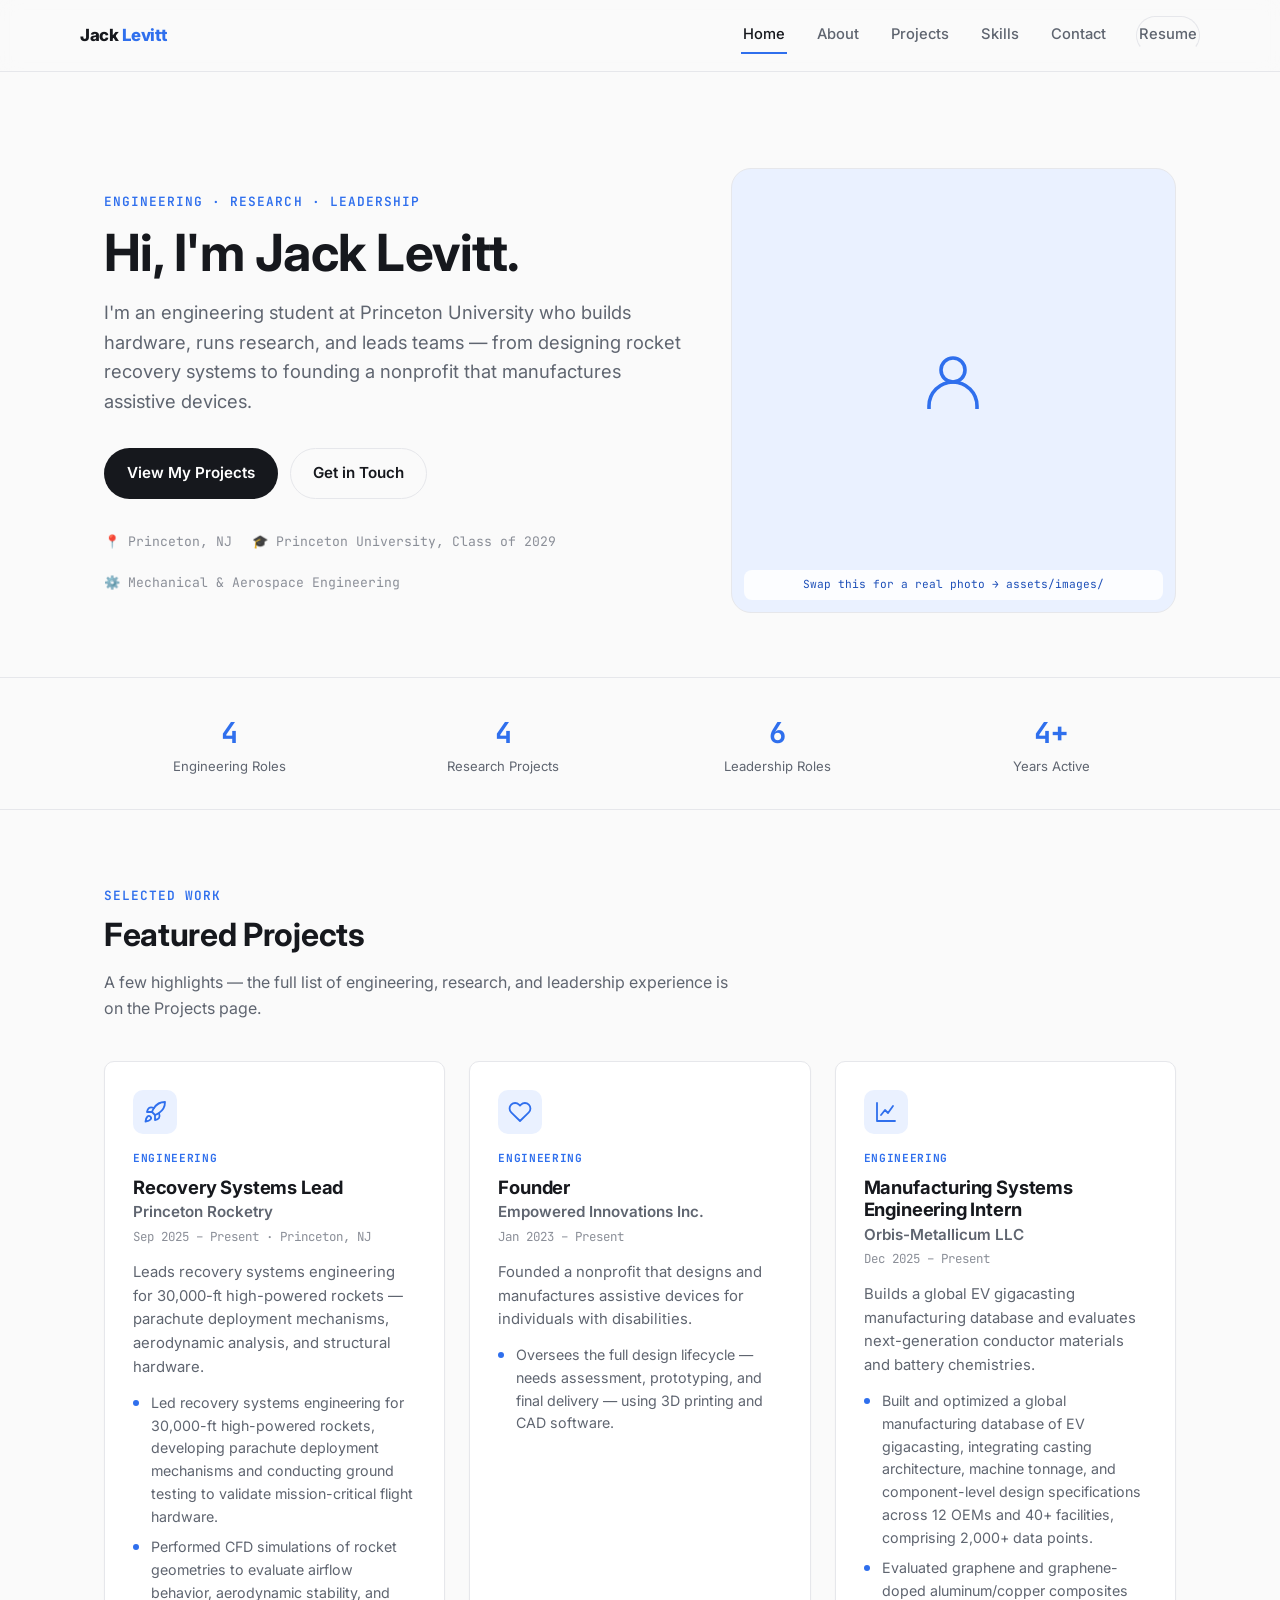
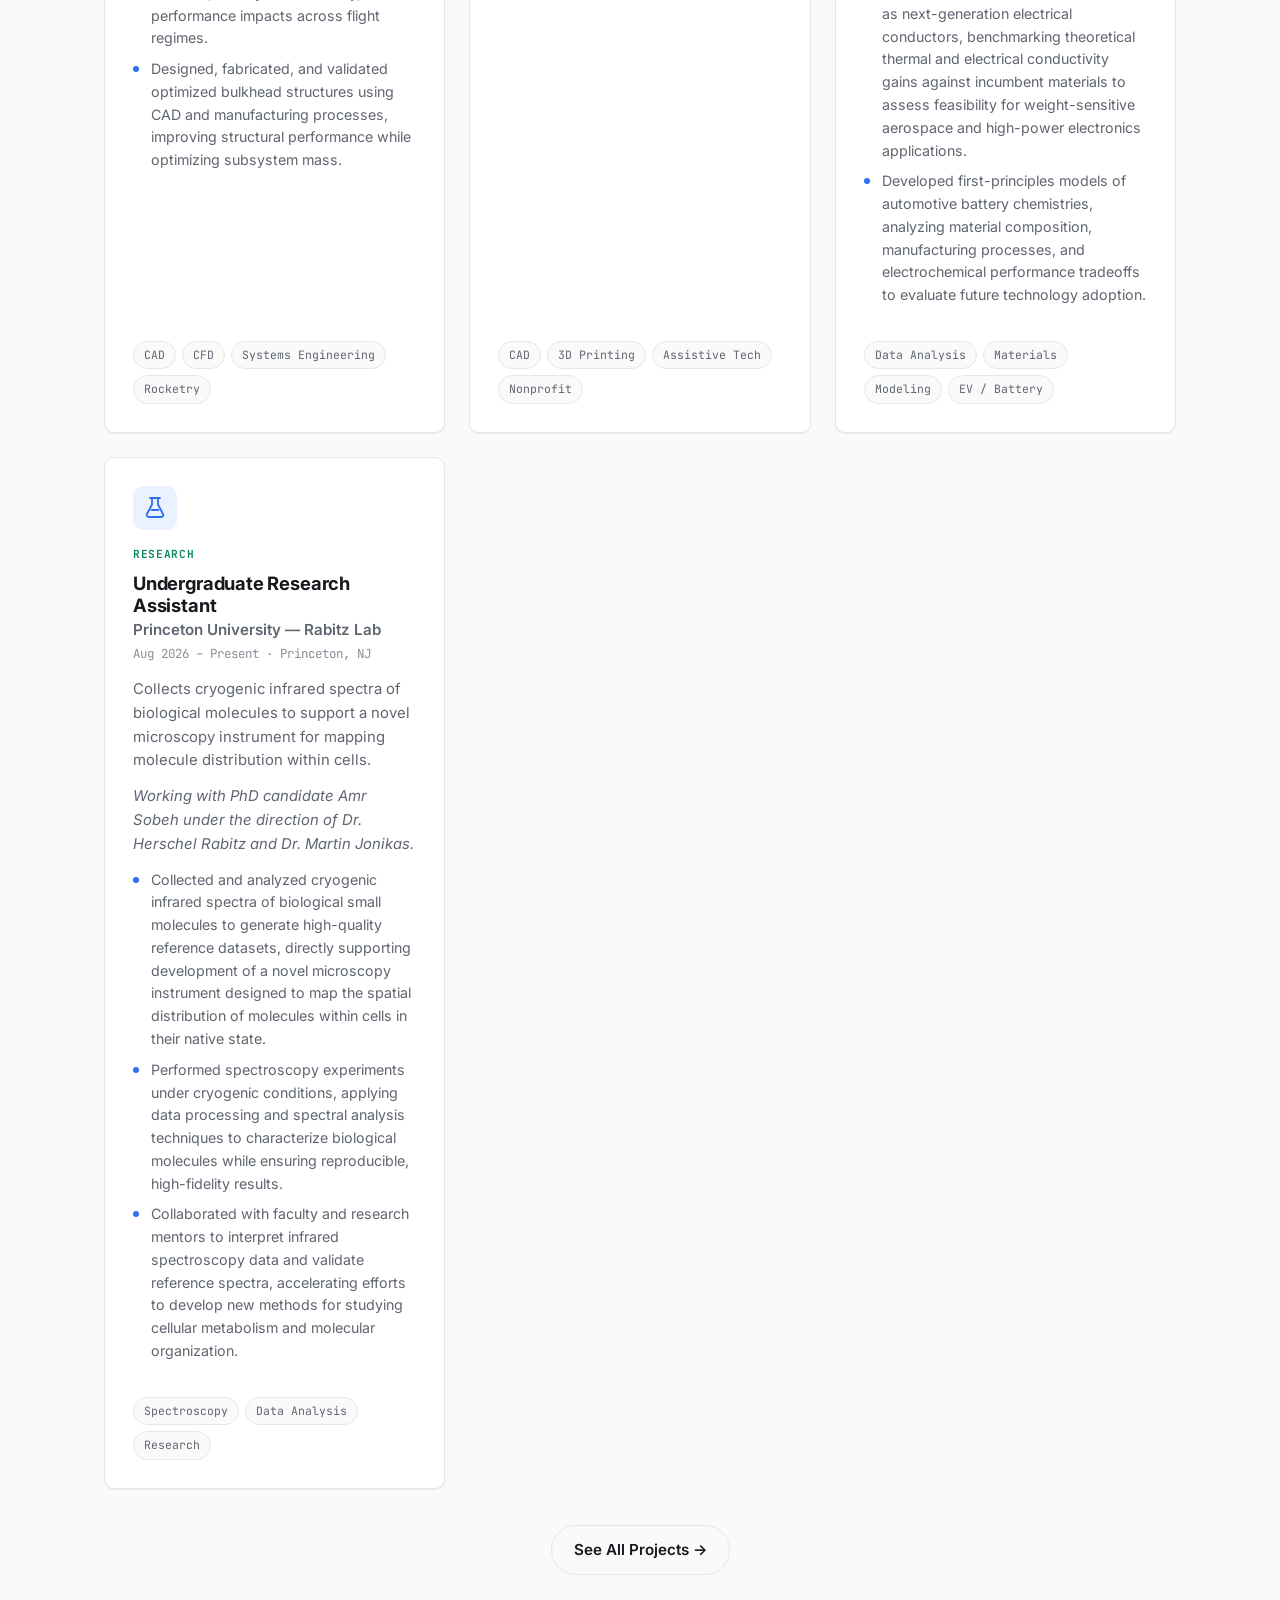
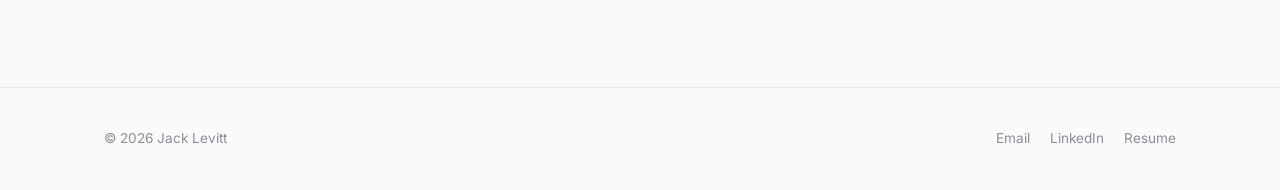
==== index.html @ b01d53fc "Fill in real content from resume and answers Real bullets for Recovery Systems Lead, Reworld, Orbis-" ====
<!DOCTYPE html>
<html lang="en">
<head>
<meta charset="UTF-8">
<meta name="viewport" content="width=device-width, initial-scale=1.0">
<title>Jack Levitt — Engineering Portfolio</title>
<meta name="description" content="Jack Levitt — mechanical engineering, research, and leadership portfolio.">
<link rel="preconnect" href="https://fonts.googleapis.com">
<link rel="preconnect" href="https://fonts.gstatic.com" crossorigin>
<link href="https://fonts.googleapis.com/css2?family=Inter:wght@400;500;600;700;800&family=JetBrains+Mono:wght@400;600;700&display=swap" rel="stylesheet">
<link rel="stylesheet" href="css/style.css">
</head>
<body>

<header class="site-header" id="site-header"></header>

<main>
  <!-- ===================== HERO ===================== -->
  <section class="hero">
    <div class="container hero-grid">
      <div>
        <span class="eyebrow">Engineering · Research · Leadership</span>
        <h1>Hi, I'm Jack Levitt.</h1>
        <p class="lede">
          I'm an engineering student at Princeton University who builds hardware,
          runs research, and leads teams — from designing rocket recovery systems
          to founding a nonprofit that manufactures assistive devices.
          <!-- TODO (Jack): tighten/replace this intro line to sound like you. -->
        </p>
        <div class="hero-actions">
          <a href="projects.html" class="btn btn-primary">View My Projects</a>
          <a href="contact.html" class="btn btn-outline">Get in Touch</a>
        </div>
        <div class="hero-meta">
          <span>📍 Princeton, NJ</span>
          <span>🎓 Princeton University, Class of 2029</span>
          <span>⚙️ Mechanical &amp; Aerospace Engineering</span>
        </div>
      </div>
      <div class="hero-portrait">
        <div class="card-icon" style="width:72px;height:72px;background:transparent;">
          <svg viewBox="0 0 24 24" fill="none" stroke="currentColor" stroke-width="1.2" style="width:72px;height:72px;color:var(--color-accent);"><circle cx="12" cy="8" r="4"/><path d="M4 21v-1a8 8 0 0 1 16 0v1"/></svg>
        </div>
        <div class="placeholder-note">Swap this for a real photo → assets/images/</div>
      </div>
    </div>
  </section>

  <!-- ===================== STATS ===================== -->
  <section class="stats">
    <div class="container stats-grid" id="stats-grid"></div>
  </section>

  <!-- ===================== FEATURED PROJECTS ===================== -->
  <section class="section">
    <div class="container">
      <div class="section-header">
        <span class="eyebrow">Selected Work</span>
        <h2>Featured Projects</h2>
        <p>A few highlights — the full list of engineering, research, and leadership experience is on the Projects page.</p>
      </div>
      <div class="card-grid" id="featured-grid"></div>
      <div style="text-align:center;margin-top:36px;">
        <a href="projects.html" class="btn btn-outline">See All Projects →</a>
      </div>
    </div>
  </section>
</main>

<footer class="site-footer" id="site-footer"></footer>

<script src="js/icons.js"></script>
<script src="data/experience.js"></script>
<script src="data/skills.js"></script>
<script src="js/components.js"></script>
<script src="js/main.js"></script>
<script>
  mountSiteChrome('index');
  renderFeatured('featured-grid', 4);
  renderStats('stats-grid');
</script>
</body>
</html>
---- css/style.css ----
/* =========================================================================
   JACK LEVITT — PORTFOLIO STYLESHEET
   ---------------------------------------------------------------------
   HOW TO EDIT
   - Colors, fonts, spacing all live in the :root variables right below.
     Change a value there and it updates everywhere on the site.
   - Section comments (===) mark each part: NAV, HERO, CARDS, etc.
   - Card/grid layouts use CSS Grid, so reordering items in the data
     files (data/experience.js) reorders them on the page automatically
     — you never need to touch this file just to reorder content.
   ========================================================================= */

:root {
  /* ---- Colors (change these to re-theme the whole site) ---- */
  --color-bg: #fafafa;
  --color-surface: #ffffff;
  --color-text: #16181d;
  --color-text-muted: #5f6570;
  --color-text-faint: #8b8f98;
  --color-border: #e6e7eb;
  --color-accent: #2f6fed;
  --color-accent-dark: #1d4fb8;
  --color-accent-soft: #eaf1ff;

  /* ---- Category accent colors (used on tags/badges) ---- */
  --color-cat-engineering: #2f6fed;
  --color-cat-research: #0f8a5f;
  --color-cat-leadership: #b45309;

  /* ---- Typography ---- */
  --font-body: 'Inter', -apple-system, BlinkMacSystemFont, 'Segoe UI', sans-serif;
  --font-mono: 'JetBrains Mono', 'SFMono-Regular', Consolas, monospace;

  /* ---- Layout ---- */
  --max-width: 1120px;
  --radius: 10px;
  --shadow-sm: 0 1px 2px rgba(20, 20, 30, 0.04), 0 1px 1px rgba(20,20,30,0.03);
  --shadow-md: 0 6px 20px rgba(20, 20, 30, 0.06), 0 2px 6px rgba(20,20,30,0.04);
}

/* ===================== RESET / BASE ===================== */
* { box-sizing: border-box; }
html { scroll-behavior: smooth; }
body {
  margin: 0;
  background: var(--color-bg);
  color: var(--color-text);
  font-family: var(--font-body);
  font-size: 16px;
  line-height: 1.6;
  -webkit-font-smoothing: antialiased;
}
img { max-width: 100%; display: block; }
a { color: inherit; text-decoration: none; }
ul { list-style: none; margin: 0; padding: 0; }
h1, h2, h3, h4 { line-height: 1.2; margin: 0 0 0.5em; font-weight: 700; letter-spacing: -0.01em; }
p { margin: 0 0 1em; color: var(--color-text-muted); }

.container {
  max-width: var(--max-width);
  margin: 0 auto;
  padding: 0 24px;
}

.eyebrow {
  font-family: var(--font-mono);
  font-size: 0.8rem;
  letter-spacing: 0.08em;
  text-transform: uppercase;
  color: var(--color-accent);
  font-weight: 600;
  display: inline-block;
  margin-bottom: 0.75em;
}

.section {
  padding: 72px 0;
}
.section-header {
  max-width: 640px;
  margin: 0 0 40px;
}
.section-header h2 { font-size: 2rem; }

/* ===================== BUTTONS ===================== */
.btn {
  display: inline-flex;
  align-items: center;
  gap: 8px;
  padding: 12px 22px;
  border-radius: 999px;
  font-weight: 600;
  font-size: 0.95rem;
  border: 1px solid transparent;
  cursor: pointer;
  transition: transform 0.15s ease, box-shadow 0.15s ease, background 0.15s ease, color 0.15s ease;
}
.btn-primary {
  background: var(--color-text);
  color: #fff;
}
.btn-primary:hover { background: var(--color-accent-dark); transform: translateY(-1px); }
.btn-outline {
  background: transparent;
  border-color: var(--color-border);
  color: var(--color-text);
}
.btn-outline:hover { border-color: var(--color-accent); color: var(--color-accent); transform: translateY(-1px); }
.btn-sm { padding: 8px 16px; font-size: 0.85rem; }

/* ===================== NAV ===================== */
.site-header {
  position: sticky;
  top: 0;
  z-index: 100;
  background: rgba(250, 250, 250, 0.86);
  backdrop-filter: blur(10px);
  border-bottom: 1px solid var(--color-border);
}
.nav {
  display: flex;
  align-items: center;
  justify-content: space-between;
  padding: 16px 0;
}
.nav-logo {
  font-weight: 800;
  font-size: 1.05rem;
  letter-spacing: -0.02em;
}
.nav-logo span { color: var(--color-accent); }
.nav-links {
  display: flex;
  align-items: center;
  gap: 28px;
}
.nav-links a {
  font-size: 0.92rem;
  font-weight: 500;
  color: var(--color-text-muted);
  padding: 6px 2px;
  border-bottom: 2px solid transparent;
  transition: color 0.15s ease, border-color 0.15s ease;
}
.nav-links a:hover, .nav-links a.active {
  color: var(--color-text);
  border-color: var(--color-accent);
}
.nav-toggle {
  display: none;
  background: none;
  border: none;
  cursor: pointer;
  padding: 8px;
}
.nav-toggle svg { width: 24px; height: 24px; }

@media (max-width: 760px) {
  .nav-links {
    position: absolute;
    top: 100%;
    left: 0;
    right: 0;
    background: var(--color-surface);
    border-bottom: 1px solid var(--color-border);
    flex-direction: column;
    align-items: flex-start;
    gap: 0;
    padding: 8px 24px 16px;
    display: none;
  }
  .nav-links.open { display: flex; }
  .nav-links a { width: 100%; padding: 12px 0; border-bottom: 1px solid var(--color-border); }
  .nav-toggle { display: inline-flex; }
}

/* ===================== HERO ===================== */
.hero {
  padding: 96px 0 64px;
}
.hero-grid {
  display: grid;
  grid-template-columns: 1.3fr 1fr;
  gap: 48px;
  align-items: center;
}
.hero h1 {
  font-size: clamp(2.2rem, 4vw, 3.4rem);
  margin-bottom: 0.3em;
}
.hero .lede {
  font-size: 1.15rem;
  color: var(--color-text-muted);
  max-width: 52ch;
  margin-bottom: 1.75em;
}
.hero-actions {
  display: flex;
  gap: 12px;
  flex-wrap: wrap;
  margin-bottom: 2em;
}
.hero-meta {
  display: flex;
  gap: 20px;
  flex-wrap: wrap;
  font-family: var(--font-mono);
  font-size: 0.82rem;
  color: var(--color-text-faint);
}
.hero-portrait {
  aspect-ratio: 1 / 1;
  border-radius: 20px;
  background: var(--color-accent-soft);
  border: 1px solid var(--color-border);
  display: flex;
  align-items: center;
  justify-content: center;
  overflow: hidden;
  position: relative;
}
.hero-portrait img { width: 100%; height: 100%; object-fit: cover; }
.hero-portrait .placeholder-note {
  position: absolute;
  bottom: 12px;
  left: 12px;
  right: 12px;
  font-family: var(--font-mono);
  font-size: 0.7rem;
  color: var(--color-accent-dark);
  background: rgba(255,255,255,0.85);
  padding: 6px 10px;
  border-radius: 8px;
  text-align: center;
}

@media (max-width: 760px) {
  .hero-grid { grid-template-columns: 1fr; }
  .hero-portrait { max-width: 280px; margin: 0 auto; }
}

/* ===================== STATS STRIP ===================== */
.stats {
  border-top: 1px solid var(--color-border);
  border-bottom: 1px solid var(--color-border);
  padding: 32px 0;
}
.stats-grid {
  display: grid;
  grid-template-columns: repeat(4, 1fr);
  gap: 24px;
  text-align: center;
}
.stat-num {
  font-family: var(--font-mono);
  font-size: 1.8rem;
  font-weight: 700;
  color: var(--color-accent);
}
.stat-label {
  font-size: 0.82rem;
  color: var(--color-text-muted);
}
@media (max-width: 700px) {
  .stats-grid { grid-template-columns: repeat(2, 1fr); }
}

/* ===================== CARD GRID ===================== */
.card-grid {
  display: grid;
  grid-template-columns: repeat(auto-fit, minmax(320px, 1fr));
  gap: 24px;
}
.card {
  background: var(--color-surface);
  border: 1px solid var(--color-border);
  border-radius: var(--radius);
  padding: 28px;
  box-shadow: var(--shadow-sm);
  transition: box-shadow 0.2s ease, transform 0.2s ease;
  display: flex;
  flex-direction: column;
}
.card:hover { box-shadow: var(--shadow-md); transform: translateY(-2px); }

.card-icon {
  width: 44px;
  height: 44px;
  border-radius: 10px;
  display: flex;
  align-items: center;
  justify-content: center;
  margin-bottom: 16px;
  background: var(--color-accent-soft);
  color: var(--color-accent);
}
.card-icon svg { width: 24px; height: 24px; }

.card-category {
  font-family: var(--font-mono);
  font-size: 0.7rem;
  text-transform: uppercase;
  letter-spacing: 0.06em;
  font-weight: 700;
  margin-bottom: 8px;
}
.card-category.engineering { color: var(--color-cat-engineering); }
.card-category.research { color: var(--color-cat-research); }
.card-category.leadership { color: var(--color-cat-leadership); }

.card h3 { font-size: 1.15rem; margin-bottom: 2px; }
.card .card-org {
  font-weight: 600;
  color: var(--color-text-muted);
  font-size: 0.95rem;
  margin-bottom: 2px;
}
.card .card-dates {
  font-family: var(--font-mono);
  font-size: 0.78rem;
  color: var(--color-text-faint);
  margin-bottom: 14px;
}
.card p { font-size: 0.93rem; margin-bottom: 12px; }
.card ul.bullets {
  margin: 0 0 14px;
  padding: 0;
  flex-grow: 1;
}
.card ul.bullets li {
  position: relative;
  padding-left: 18px;
  margin-bottom: 8px;
  font-size: 0.89rem;
  color: var(--color-text-muted);
}
.card ul.bullets li::before {
  content: '';
  position: absolute;
  left: 0;
  top: 8px;
  width: 6px;
  height: 6px;
  border-radius: 50%;
  background: var(--color-accent);
}
.card-tags {
  display: flex;
  flex-wrap: wrap;
  gap: 6px;
  margin-top: auto;
  padding-top: 12px;
}
.tag {
  font-family: var(--font-mono);
  font-size: 0.72rem;
  padding: 4px 10px;
  border-radius: 999px;
  background: var(--color-bg);
  border: 1px solid var(--color-border);
  color: var(--color-text-muted);
}

/* Featured / placeholder empty-state card */
.card.placeholder-card {
  border-style: dashed;
  border-width: 2px;
  background: transparent;
  box-shadow: none;
  align-items: center;
  justify-content: center;
  text-align: center;
  color: var(--color-text-faint);
  min-height: 220px;
}
.card.placeholder-card:hover { transform: none; box-shadow: none; }
.card.placeholder-card .plus {
  font-size: 2rem;
  color: var(--color-accent);
  margin-bottom: 8px;
}

/* ===================== FILTERS ===================== */
.filter-bar {
  display: flex;
  gap: 10px;
  flex-wrap: wrap;
  margin-bottom: 32px;
}
.filter-btn {
  font-family: var(--font-mono);
  font-size: 0.8rem;
  padding: 8px 16px;
  border-radius: 999px;
  border: 1px solid var(--color-border);
  background: var(--color-surface);
  color: var(--color-text-muted);
  cursor: pointer;
  transition: all 0.15s ease;
}
.filter-btn:hover { border-color: var(--color-accent); color: var(--color-accent); }
.filter-btn.active {
  background: var(--color-text);
  border-color: var(--color-text);
  color: #fff;
}

/* ===================== LEADERSHIP LIST (compact rows) ===================== */
.exp-row {
  display: grid;
  grid-template-columns: 200px 1fr;
  gap: 20px;
  padding: 22px 0;
  border-bottom: 1px solid var(--color-border);
}
.exp-row:last-child { border-bottom: none; }
.exp-row-dates {
  font-family: var(--font-mono);
  font-size: 0.82rem;
  color: var(--color-text-faint);
  padding-top: 2px;
}
.exp-row h4 { font-size: 1.02rem; margin-bottom: 2px; }
.exp-row .exp-row-org { color: var(--color-text-muted); font-size: 0.9rem; margin-bottom: 8px; }
.exp-row p { font-size: 0.9rem; margin-bottom: 0; }
@media (max-width: 640px) {
  .exp-row { grid-template-columns: 1fr; gap: 4px; }
}

/* ===================== ABOUT PAGE ===================== */
.about-grid {
  display: grid;
  grid-template-columns: 300px 1fr;
  gap: 48px;
  align-items: start;
}
.about-photo {
  border-radius: var(--radius);
  border: 1px solid var(--color-border);
  background: var(--color-accent-soft);
  aspect-ratio: 4/5;
  display: flex;
  align-items: center;
  justify-content: center;
  overflow: hidden;
  position: relative;
}
.about-photo img { width: 100%; height: 100%; object-fit: cover; }
.info-list {
  margin-top: 20px;
  border-top: 1px solid var(--color-border);
}
.info-list li {
  display: flex;
  justify-content: space-between;
  padding: 12px 0;
  border-bottom: 1px solid var(--color-border);
  font-size: 0.9rem;
}
.info-list li span:first-child { color: var(--color-text-faint); font-family: var(--font-mono); font-size: 0.78rem; text-transform: uppercase; }
@media (max-width: 760px) {
  .about-grid { grid-template-columns: 1fr; }
  .about-photo { max-width: 260px; }
}

/* ===================== SKILLS PAGE ===================== */
.skills-grid {
  display: grid;
  grid-template-columns: repeat(auto-fit, minmax(280px, 1fr));
  gap: 24px;
}
.skill-card {
  background: var(--color-surface);
  border: 1px solid var(--color-border);
  border-radius: var(--radius);
  padding: 24px;
}
.skill-card h3 {
  font-size: 1rem;
  margin-bottom: 16px;
  display: flex;
  align-items: center;
  gap: 10px;
}
.skill-card h3 .card-icon { margin-bottom: 0; width: 36px; height: 36px; }
.skill-card h3 .card-icon svg { width: 20px; height: 20px; }
.skill-pills {
  display: flex;
  flex-wrap: wrap;
  gap: 8px;
}
.skill-pill {
  font-size: 0.85rem;
  padding: 6px 14px;
  border-radius: 999px;
  background: var(--color-bg);
  border: 1px solid var(--color-border);
}

/* ===================== CONTACT ===================== */
.contact-grid {
  display: grid;
  grid-template-columns: 1fr 1fr;
  gap: 40px;
}
.contact-card {
  border: 1px solid var(--color-border);
  border-radius: var(--radius);
  padding: 24px;
  background: var(--color-surface);
  display: flex;
  align-items: center;
  gap: 16px;
  transition: transform 0.15s ease, box-shadow 0.15s ease;
}
.contact-card:hover { transform: translateY(-2px); box-shadow: var(--shadow-md); }
@media (max-width: 700px) {
  .contact-grid { grid-template-columns: 1fr; }
}

/* ===================== FOOTER ===================== */
.site-footer {
  border-top: 1px solid var(--color-border);
  padding: 40px 0;
  margin-top: 40px;
}
.footer-row {
  display: flex;
  justify-content: space-between;
  align-items: center;
  flex-wrap: wrap;
  gap: 16px;
  font-size: 0.85rem;
  color: var(--color-text-faint);
}
.footer-links { display: flex; gap: 20px; }
.footer-links a:hover { color: var(--color-accent); }

/* ===================== MISC ===================== */
.editable-note {
  font-family: var(--font-mono);
  font-size: 0.78rem;
  color: var(--color-accent-dark);
  background: var(--color-accent-soft);
  border: 1px dashed var(--color-accent);
  border-radius: 8px;
  padding: 10px 14px;
  margin-bottom: 24px;
}
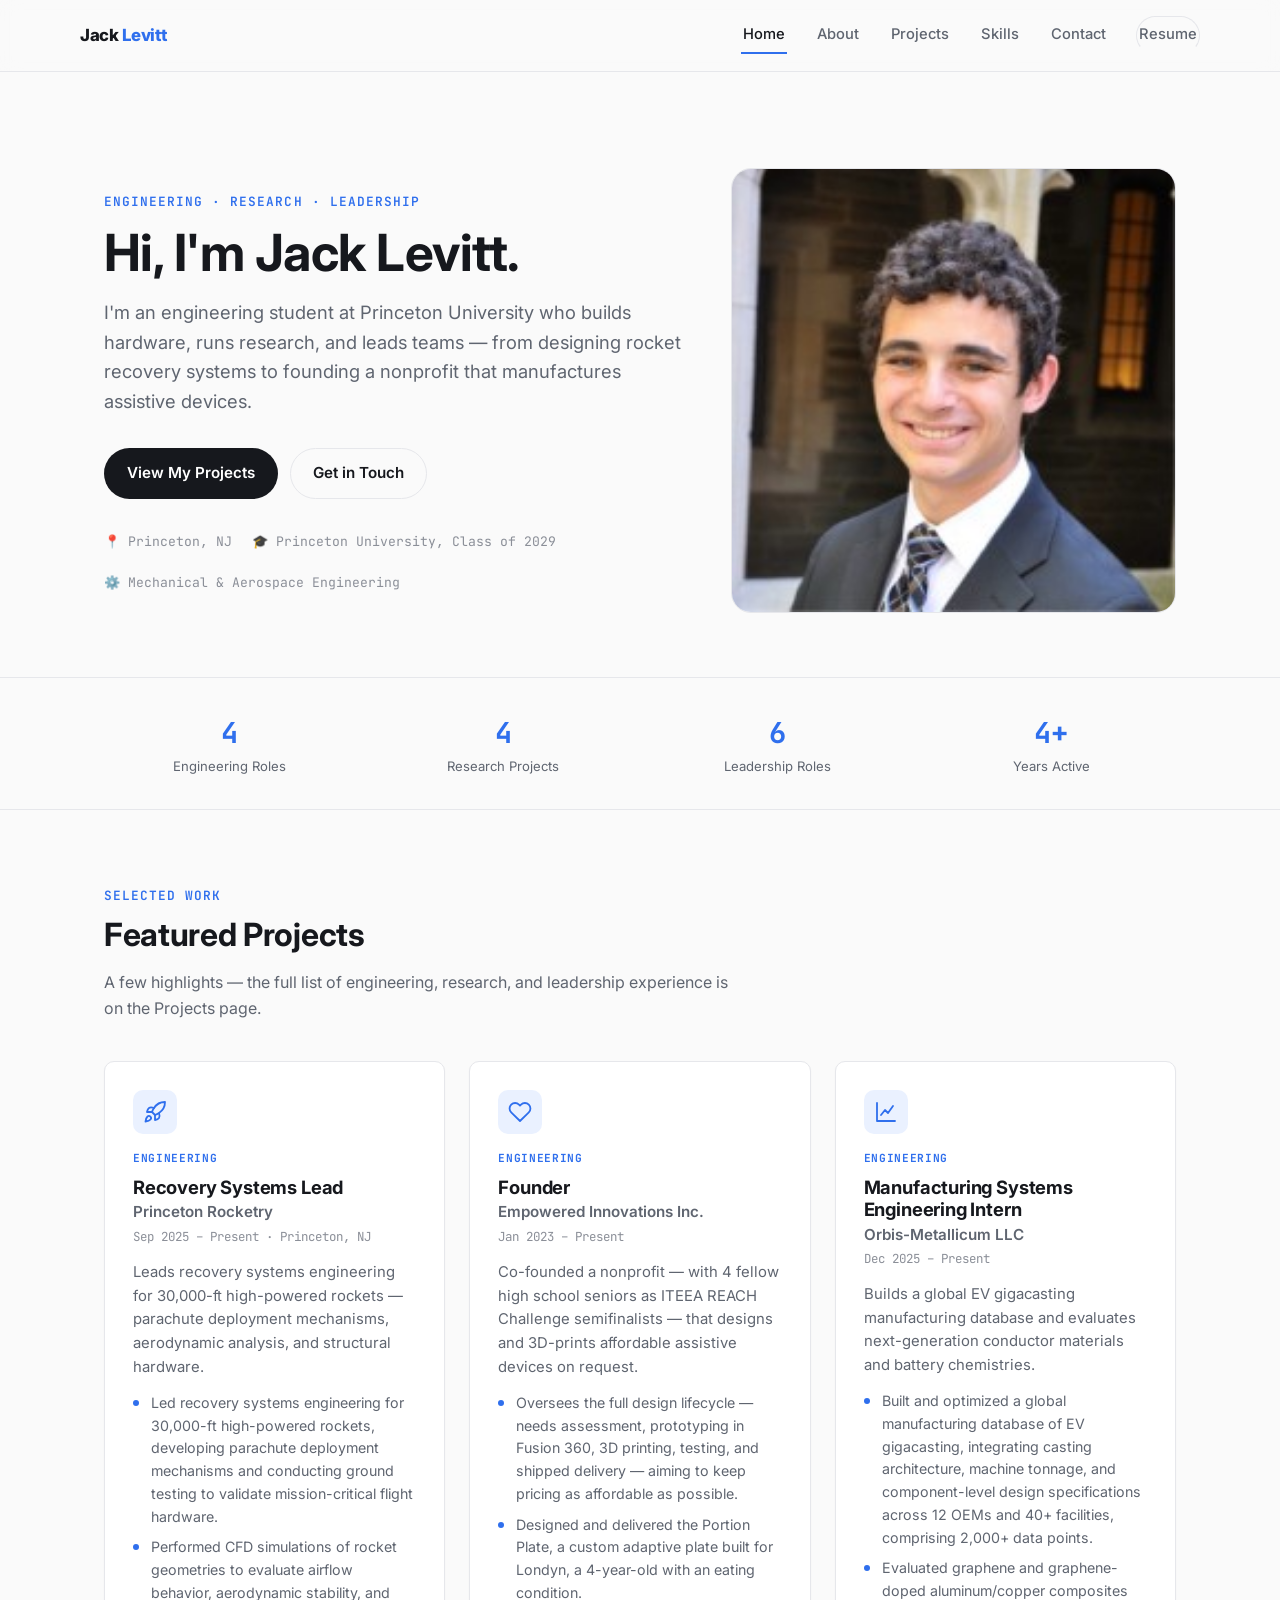
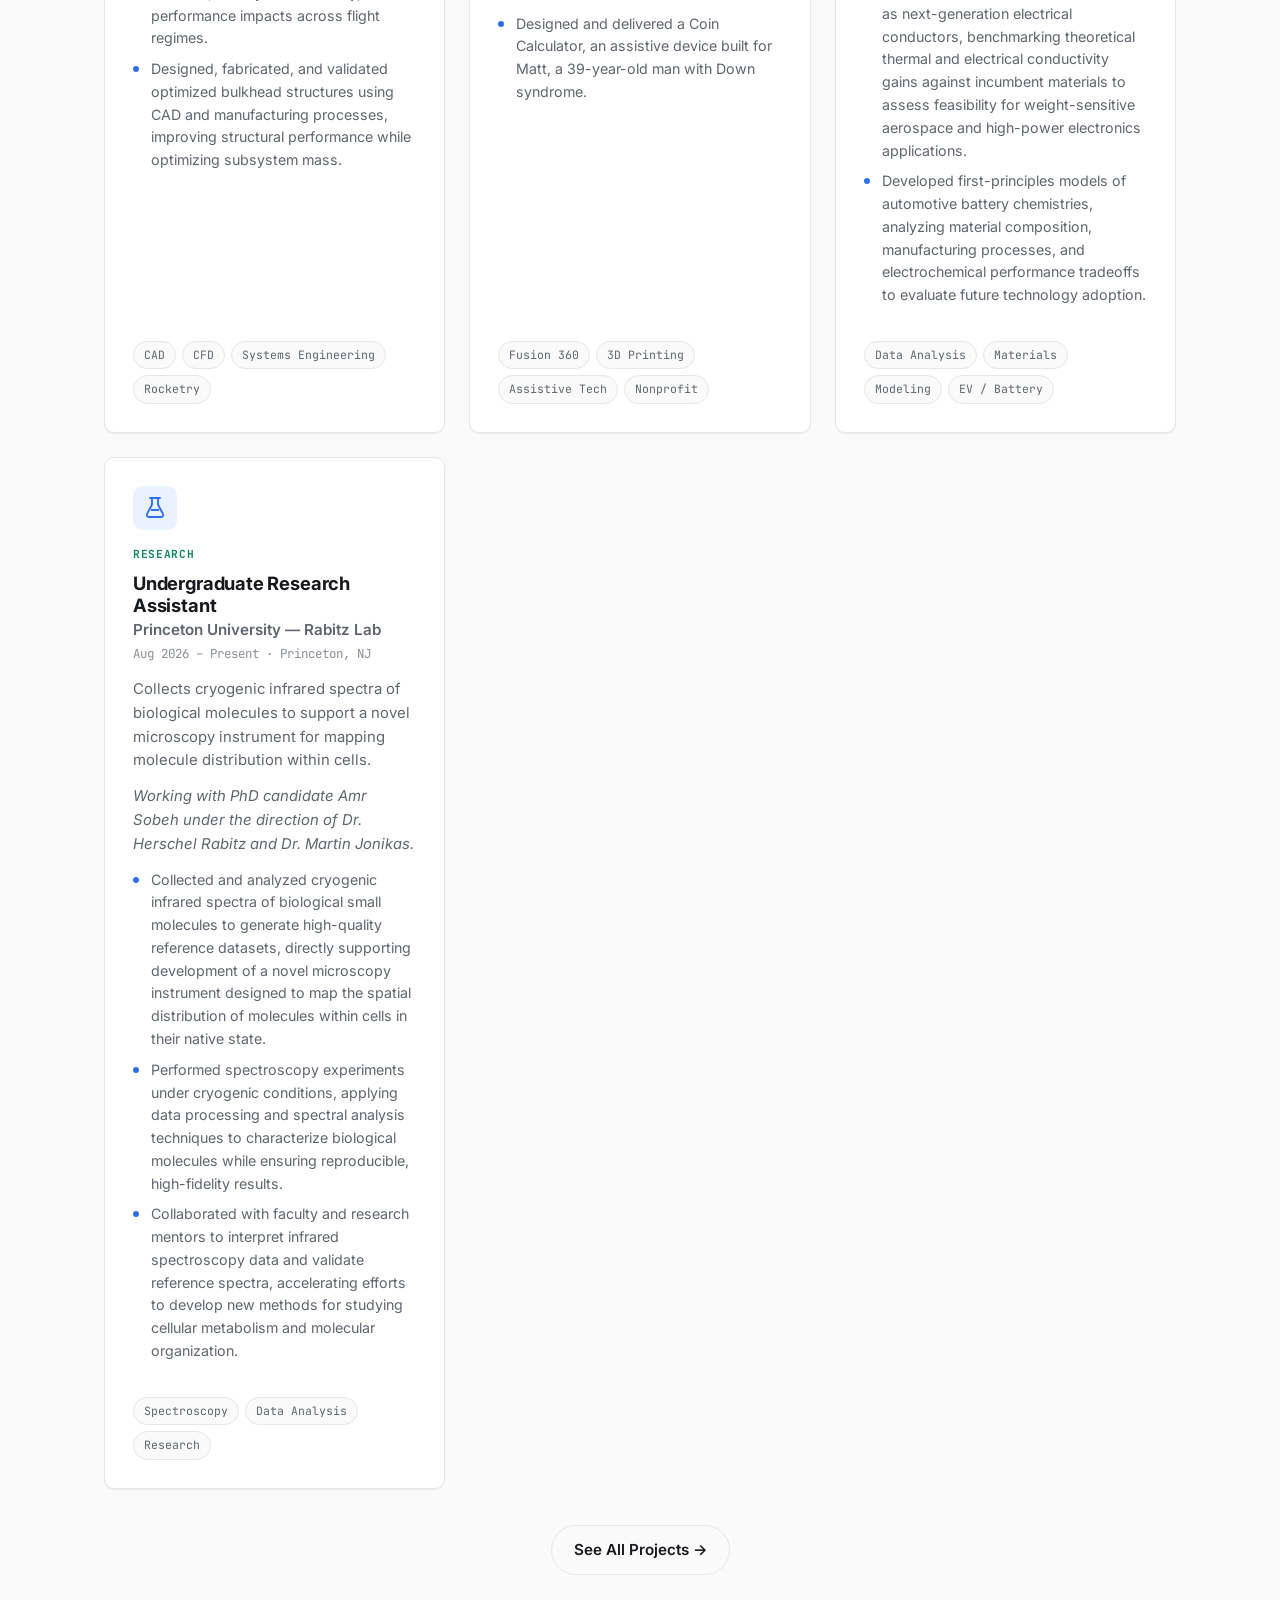
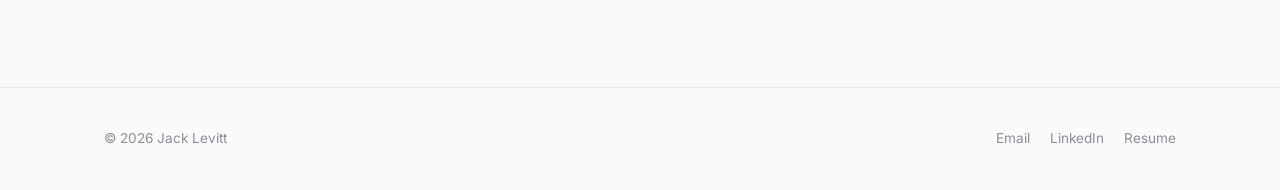
==== commit 053410a3: "Point headshot at uploaded file, fix info-list spacing The uploaded photo is headshot.jpeg (not .jpg" ====
--- a/index.html
+++ b/index.html
@@ -38,10 +38,11 @@
         </div>
       </div>
       <div class="hero-portrait">
-        <div class="card-icon" style="width:72px;height:72px;background:transparent;">
+        <img src="assets/images/headshot.jpeg" alt="Jack Levitt" id="hero-photo" style="display:none;" onload="this.style.display='block'; document.getElementById('hero-fallback').style.display='none'; document.getElementById('hero-note').style.display='none';">
+        <div class="card-icon" id="hero-fallback" style="width:72px;height:72px;background:transparent;">
           <svg viewBox="0 0 24 24" fill="none" stroke="currentColor" stroke-width="1.2" style="width:72px;height:72px;color:var(--color-accent);"><circle cx="12" cy="8" r="4"/><path d="M4 21v-1a8 8 0 0 1 16 0v1"/></svg>
         </div>
-        <div class="placeholder-note">Swap this for a real photo → assets/images/</div>
+        <div class="placeholder-note" id="hero-note">Swap this for a real photo → assets/images/</div>
       </div>
     </div>
   </section>
--- a/css/style.css
+++ b/css/style.css
@@ -453,11 +453,22 @@
 .info-list li {
   display: flex;
   justify-content: space-between;
+  gap: 16px;
   padding: 12px 0;
   border-bottom: 1px solid var(--color-border);
   font-size: 0.9rem;
 }
-.info-list li span:first-child { color: var(--color-text-faint); font-family: var(--font-mono); font-size: 0.78rem; text-transform: uppercase; }
+.info-list li span:first-child {
+  color: var(--color-text-faint);
+  font-family: var(--font-mono);
+  font-size: 0.78rem;
+  text-transform: uppercase;
+  flex-shrink: 0;
+}
+.info-list li span:last-child {
+  text-align: right;
+  font-weight: 600;
+}
 @media (max-width: 760px) {
   .about-grid { grid-template-columns: 1fr; }
   .about-photo { max-width: 260px; }
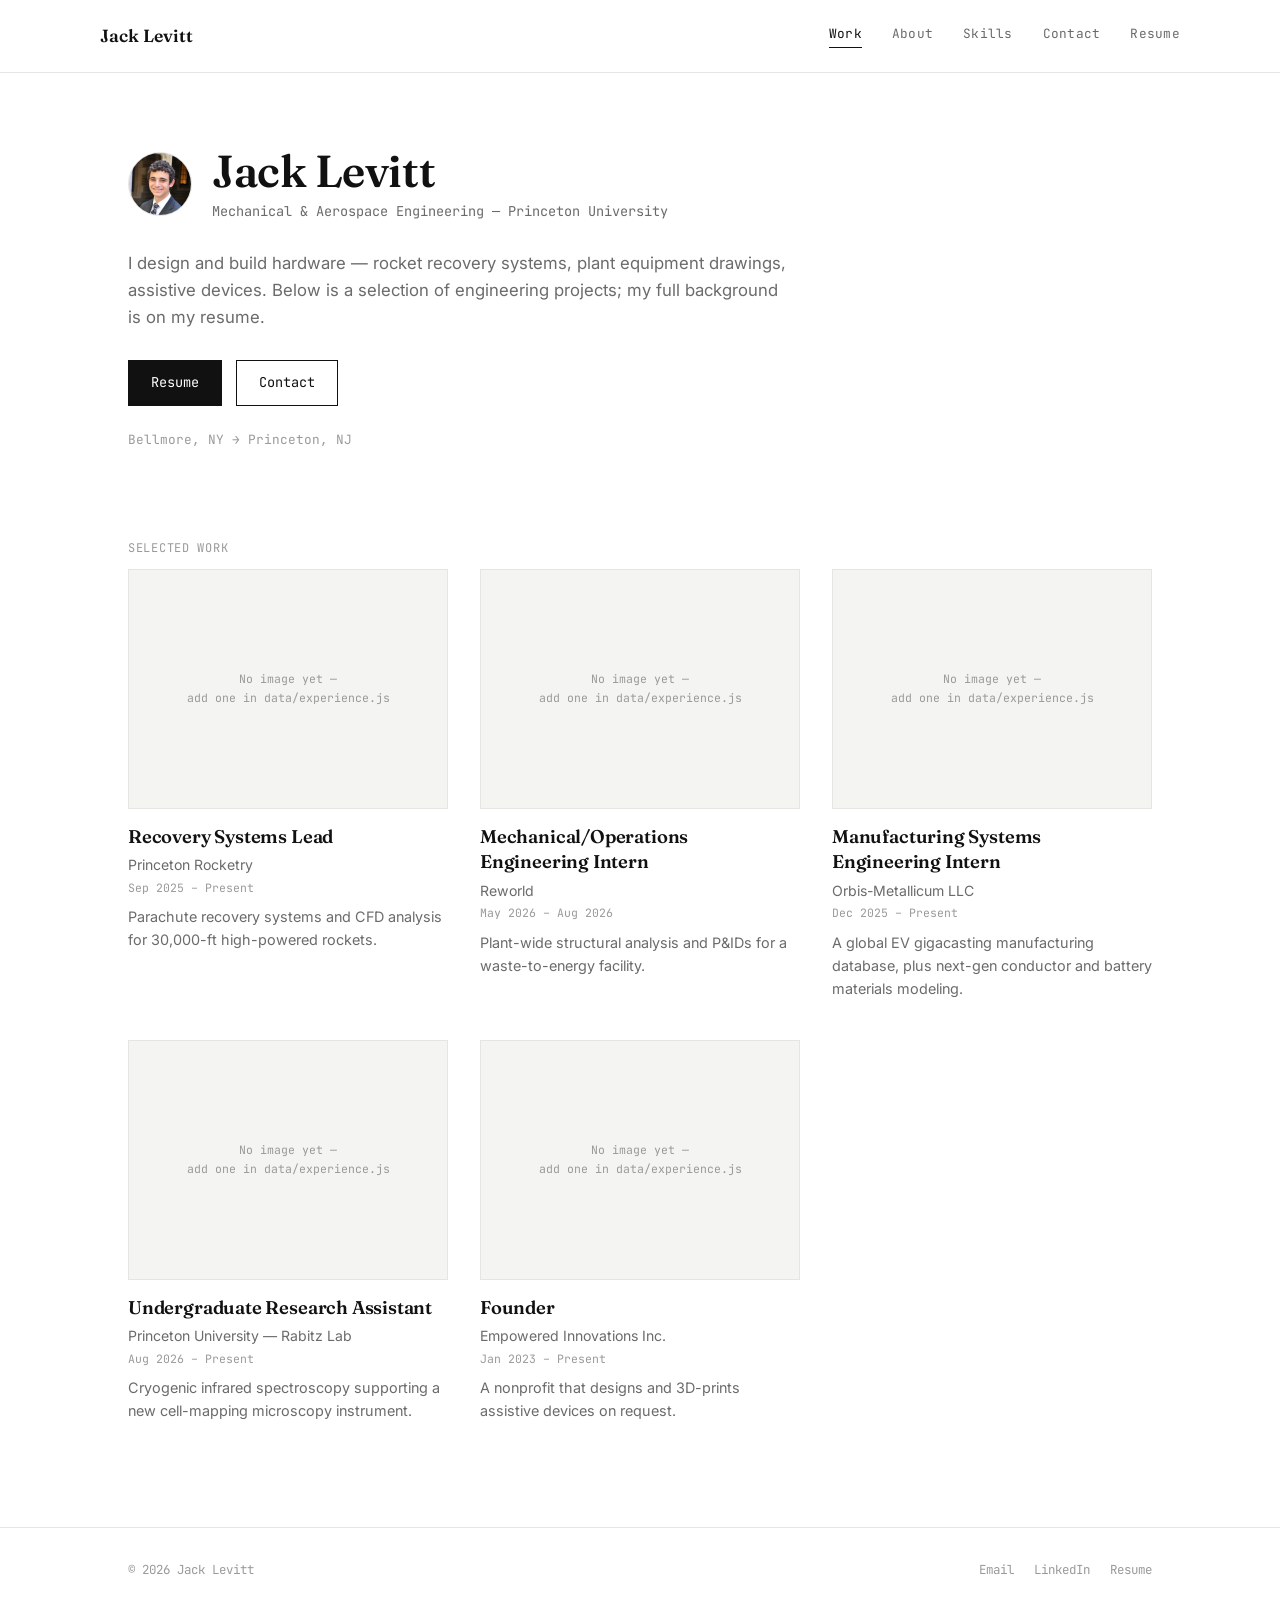
==== commit 988e0200: "Redesign as a minimal, project-first engineering portfolio Rebuilds the site around Jack's stated di" ====
--- a/index.html
+++ b/index.html
@@ -3,11 +3,11 @@
 <head>
 <meta charset="UTF-8">
 <meta name="viewport" content="width=device-width, initial-scale=1.0">
-<title>Jack Levitt — Engineering Portfolio</title>
-<meta name="description" content="Jack Levitt — mechanical engineering, research, and leadership portfolio.">
+<title>Jack Levitt</title>
+<meta name="description" content="Jack Levitt — Mechanical & Aerospace Engineering, Princeton University.">
 <link rel="preconnect" href="https://fonts.googleapis.com">
 <link rel="preconnect" href="https://fonts.gstatic.com" crossorigin>
-<link href="https://fonts.googleapis.com/css2?family=Inter:wght@400;500;600;700;800&family=JetBrains+Mono:wght@400;600;700&display=swap" rel="stylesheet">
+<link href="https://fonts.googleapis.com/css2?family=Fraunces:opsz,wght@9..144,500;9..144,600&family=Inter:wght@400;500;600&family=JetBrains+Mono:wght@400;500&display=swap" rel="stylesheet">
 <link rel="stylesheet" href="css/style.css">
 </head>
 <body>
@@ -15,70 +15,47 @@
 <header class="site-header" id="site-header"></header>
 
 <main>
-  <!-- ===================== HERO ===================== -->
   <section class="hero">
-    <div class="container hero-grid">
-      <div>
-        <span class="eyebrow">Engineering · Research · Leadership</span>
-        <h1>Hi, I'm Jack Levitt.</h1>
-        <p class="lede">
-          I'm an engineering student at Princeton University who builds hardware,
-          runs research, and leads teams — from designing rocket recovery systems
-          to founding a nonprofit that manufactures assistive devices.
-          <!-- TODO (Jack): tighten/replace this intro line to sound like you. -->
-        </p>
-        <div class="hero-actions">
-          <a href="projects.html" class="btn btn-primary">View My Projects</a>
-          <a href="contact.html" class="btn btn-outline">Get in Touch</a>
+    <div class="container">
+      <div class="hero-top">
+        <div class="hero-avatar">
+          <img src="assets/images/headshot.jpeg" alt="Jack Levitt" id="hero-avatar-img" style="display:none;" onload="this.style.display='block';">
         </div>
-        <div class="hero-meta">
-          <span>📍 Princeton, NJ</span>
-          <span>🎓 Princeton University, Class of 2029</span>
-          <span>⚙️ Mechanical &amp; Aerospace Engineering</span>
+        <div>
+          <h1>Jack Levitt</h1>
+          <div class="role">Mechanical &amp; Aerospace Engineering — Princeton University</div>
         </div>
       </div>
-      <div class="hero-portrait">
-        <img src="assets/images/headshot.jpeg" alt="Jack Levitt" id="hero-photo" style="display:none;" onload="this.style.display='block'; document.getElementById('hero-fallback').style.display='none'; document.getElementById('hero-note').style.display='none';">
-        <div class="card-icon" id="hero-fallback" style="width:72px;height:72px;background:transparent;">
-          <svg viewBox="0 0 24 24" fill="none" stroke="currentColor" stroke-width="1.2" style="width:72px;height:72px;color:var(--color-accent);"><circle cx="12" cy="8" r="4"/><path d="M4 21v-1a8 8 0 0 1 16 0v1"/></svg>
-        </div>
-        <div class="placeholder-note" id="hero-note">Swap this for a real photo → assets/images/</div>
+      <p class="lede">
+        I design and build hardware — rocket recovery systems, plant equipment
+        drawings, assistive devices. Below is a selection of engineering
+        projects; my full background is on my resume.
+      </p>
+      <div class="hero-actions">
+        <a href="resume.pdf" target="_blank" rel="noopener" class="btn btn-primary">Resume</a>
+        <a href="contact.html" class="btn btn-outline">Contact</a>
       </div>
+      <div class="hero-meta">Bellmore, NY → Princeton, NJ</div>
     </div>
   </section>
 
-  <!-- ===================== STATS ===================== -->
-  <section class="stats">
-    <div class="container stats-grid" id="stats-grid"></div>
-  </section>
-
-  <!-- ===================== FEATURED PROJECTS ===================== -->
-  <section class="section">
+  <section class="section" style="padding-top:32px;">
     <div class="container">
-      <div class="section-header">
-        <span class="eyebrow">Selected Work</span>
-        <h2>Featured Projects</h2>
-        <p>A few highlights — the full list of engineering, research, and leadership experience is on the Projects page.</p>
-      </div>
-      <div class="card-grid" id="featured-grid"></div>
-      <div style="text-align:center;margin-top:36px;">
-        <a href="projects.html" class="btn btn-outline">See All Projects →</a>
-      </div>
+      <span class="label">Selected Work</span>
+      <div class="project-grid" id="project-grid"></div>
     </div>
   </section>
 </main>
 
 <footer class="site-footer" id="site-footer"></footer>
 
-<script src="js/icons.js"></script>
 <script src="data/experience.js"></script>
 <script src="data/skills.js"></script>
 <script src="js/components.js"></script>
 <script src="js/main.js"></script>
 <script>
   mountSiteChrome('index');
-  renderFeatured('featured-grid', 4);
-  renderStats('stats-grid');
+  renderProjectGrid('project-grid');
 </script>
 </body>
 </html>
--- a/css/style.css
+++ b/css/style.css
@@ -3,39 +3,25 @@
    ---------------------------------------------------------------------
    HOW TO EDIT
    - Colors, fonts, spacing all live in the :root variables right below.
-     Change a value there and it updates everywhere on the site.
-   - Section comments (===) mark each part: NAV, HERO, CARDS, etc.
-   - Card/grid layouts use CSS Grid, so reordering items in the data
-     files (data/experience.js) reorders them on the page automatically
-     — you never need to touch this file just to reorder content.
+   - Section comments (===) mark each part: NAV, HERO, PROJECT GRID, etc.
+   - Project cards use CSS Grid, so reordering items in data/experience.js
+     reorders them on the page automatically.
    ========================================================================= */
 
 :root {
-  /* ---- Colors (change these to re-theme the whole site) ---- */
-  --color-bg: #fafafa;
-  --color-surface: #ffffff;
-  --color-text: #16181d;
-  --color-text-muted: #5f6570;
-  --color-text-faint: #8b8f98;
-  --color-border: #e6e7eb;
-  --color-accent: #2f6fed;
-  --color-accent-dark: #1d4fb8;
-  --color-accent-soft: #eaf1ff;
-
-  /* ---- Category accent colors (used on tags/badges) ---- */
-  --color-cat-engineering: #2f6fed;
-  --color-cat-research: #0f8a5f;
-  --color-cat-leadership: #b45309;
-
-  /* ---- Typography ---- */
+  --color-bg: #ffffff;
+  --color-surface: #f4f4f2;
+  --color-text: #111111;
+  --color-text-muted: #6b6b6b;
+  --color-text-faint: #9a9a9a;
+  --color-border: #e6e5e1;
+  --color-line: #111111;
+
+  --font-display: 'Fraunces', Georgia, 'Times New Roman', serif;
   --font-body: 'Inter', -apple-system, BlinkMacSystemFont, 'Segoe UI', sans-serif;
   --font-mono: 'JetBrains Mono', 'SFMono-Regular', Consolas, monospace;
 
-  /* ---- Layout ---- */
-  --max-width: 1120px;
-  --radius: 10px;
-  --shadow-sm: 0 1px 2px rgba(20, 20, 30, 0.04), 0 1px 1px rgba(20,20,30,0.03);
-  --shadow-md: 0 6px 20px rgba(20, 20, 30, 0.06), 0 2px 6px rgba(20,20,30,0.04);
+  --max-width: 1080px;
 }
 
 /* ===================== RESET / BASE ===================== */
@@ -53,120 +39,96 @@
 img { max-width: 100%; display: block; }
 a { color: inherit; text-decoration: none; }
 ul { list-style: none; margin: 0; padding: 0; }
-h1, h2, h3, h4 { line-height: 1.2; margin: 0 0 0.5em; font-weight: 700; letter-spacing: -0.01em; }
+h1, h2, h3, h4 {
+  font-family: var(--font-display);
+  line-height: 1.15;
+  margin: 0 0 0.4em;
+  font-weight: 600;
+  letter-spacing: -0.01em;
+}
 p { margin: 0 0 1em; color: var(--color-text-muted); }
 
 .container {
   max-width: var(--max-width);
   margin: 0 auto;
-  padding: 0 24px;
-}
-
-.eyebrow {
-  font-family: var(--font-mono);
-  font-size: 0.8rem;
-  letter-spacing: 0.08em;
+  padding: 0 28px;
+}
+
+.label {
+  font-family: var(--font-mono);
+  font-size: 0.75rem;
+  letter-spacing: 0.06em;
   text-transform: uppercase;
-  color: var(--color-accent);
-  font-weight: 600;
-  display: inline-block;
-  margin-bottom: 0.75em;
-}
-
-.section {
-  padding: 72px 0;
-}
-.section-header {
-  max-width: 640px;
-  margin: 0 0 40px;
-}
-.section-header h2 { font-size: 2rem; }
-
-/* ===================== BUTTONS ===================== */
+  color: var(--color-text-faint);
+  display: block;
+  margin-bottom: 0.9em;
+}
+
+.section { padding: 64px 0; }
+.section-header { max-width: 600px; margin: 0 0 36px; }
+.section-header h2 { font-size: 1.9rem; }
+
+/* ===================== BUTTONS / LINKS ===================== */
 .btn {
   display: inline-flex;
   align-items: center;
   gap: 8px;
-  padding: 12px 22px;
-  border-radius: 999px;
-  font-weight: 600;
-  font-size: 0.95rem;
-  border: 1px solid transparent;
+  padding: 11px 22px;
+  font-family: var(--font-mono);
+  font-size: 0.85rem;
+  border: 1px solid var(--color-line);
   cursor: pointer;
-  transition: transform 0.15s ease, box-shadow 0.15s ease, background 0.15s ease, color 0.15s ease;
-}
-.btn-primary {
-  background: var(--color-text);
-  color: #fff;
-}
-.btn-primary:hover { background: var(--color-accent-dark); transform: translateY(-1px); }
-.btn-outline {
-  background: transparent;
-  border-color: var(--color-border);
-  color: var(--color-text);
-}
-.btn-outline:hover { border-color: var(--color-accent); color: var(--color-accent); transform: translateY(-1px); }
-.btn-sm { padding: 8px 16px; font-size: 0.85rem; }
+  transition: opacity 0.15s ease, background 0.15s ease, color 0.15s ease;
+}
+.btn-primary { background: var(--color-line); color: #fff; }
+.btn-primary:hover { opacity: 0.75; }
+.btn-outline { background: transparent; color: var(--color-text); }
+.btn-outline:hover { background: var(--color-line); color: #fff; }
+
+.text-link {
+  font-family: var(--font-mono);
+  font-size: 0.85rem;
+  border-bottom: 1px solid var(--color-border);
+  padding-bottom: 2px;
+  transition: border-color 0.15s ease;
+}
+.text-link:hover { border-color: var(--color-text); }
 
 /* ===================== NAV ===================== */
 .site-header {
-  position: sticky;
-  top: 0;
-  z-index: 100;
-  background: rgba(250, 250, 250, 0.86);
-  backdrop-filter: blur(10px);
   border-bottom: 1px solid var(--color-border);
 }
 .nav {
   display: flex;
   align-items: center;
   justify-content: space-between;
-  padding: 16px 0;
+  padding: 22px 0;
 }
 .nav-logo {
-  font-weight: 800;
-  font-size: 1.05rem;
-  letter-spacing: -0.02em;
-}
-.nav-logo span { color: var(--color-accent); }
-.nav-links {
-  display: flex;
-  align-items: center;
-  gap: 28px;
-}
+  font-family: var(--font-display);
+  font-weight: 600;
+  font-size: 1.1rem;
+}
+.nav-links { display: flex; align-items: center; gap: 30px; }
 .nav-links a {
-  font-size: 0.92rem;
-  font-weight: 500;
-  color: var(--color-text-muted);
-  padding: 6px 2px;
-  border-bottom: 2px solid transparent;
-  transition: color 0.15s ease, border-color 0.15s ease;
-}
-.nav-links a:hover, .nav-links a.active {
-  color: var(--color-text);
-  border-color: var(--color-accent);
-}
-.nav-toggle {
-  display: none;
-  background: none;
-  border: none;
-  cursor: pointer;
-  padding: 8px;
-}
-.nav-toggle svg { width: 24px; height: 24px; }
-
-@media (max-width: 760px) {
+  font-family: var(--font-mono);
+  font-size: 0.8rem;
+  letter-spacing: 0.02em;
+  color: var(--color-text-muted);
+  padding-bottom: 3px;
+  border-bottom: 1px solid transparent;
+}
+.nav-links a:hover, .nav-links a.active { color: var(--color-text); border-color: var(--color-text); }
+.nav-toggle { display: none; background: none; border: none; cursor: pointer; padding: 8px; }
+.nav-toggle svg { width: 22px; height: 22px; }
+
+@media (max-width: 720px) {
   .nav-links {
-    position: absolute;
-    top: 100%;
-    left: 0;
-    right: 0;
-    background: var(--color-surface);
+    position: absolute; top: 100%; left: 0; right: 0;
+    background: var(--color-bg);
     border-bottom: 1px solid var(--color-border);
-    flex-direction: column;
-    align-items: flex-start;
-    gap: 0;
-    padding: 8px 24px 16px;
+    flex-direction: column; align-items: flex-start; gap: 0;
+    padding: 4px 28px 18px;
     display: none;
   }
   .nav-links.open { display: flex; }
@@ -175,386 +137,232 @@
 }
 
 /* ===================== HERO ===================== */
-.hero {
-  padding: 96px 0 64px;
-}
-.hero-grid {
+.hero { padding: 72px 0 56px; }
+.hero-top { display: flex; align-items: center; gap: 20px; margin-bottom: 28px; }
+.hero-avatar {
+  width: 64px; height: 64px;
+  border-radius: 50%;
+  overflow: hidden;
+  background: var(--color-surface);
+  border: 1px solid var(--color-border);
+  display: flex; align-items: center; justify-content: center;
+  flex-shrink: 0;
+}
+.hero-avatar img { width: 100%; height: 100%; object-fit: cover; }
+.hero h1 { font-size: clamp(2rem, 4vw, 2.8rem); margin: 0; }
+.hero .role { font-family: var(--font-mono); font-size: 0.85rem; color: var(--color-text-muted); margin-top: 4px; }
+.hero .lede { font-size: 1.05rem; max-width: 60ch; margin-bottom: 1.75em; }
+.hero-actions { display: flex; gap: 14px; flex-wrap: wrap; margin-bottom: 1.5em; }
+.hero-meta {
+  font-family: var(--font-mono);
+  font-size: 0.8rem;
+  color: var(--color-text-faint);
+}
+
+/* ===================== PROJECT GRID ===================== */
+.project-grid {
   display: grid;
-  grid-template-columns: 1.3fr 1fr;
-  gap: 48px;
-  align-items: center;
-}
-.hero h1 {
-  font-size: clamp(2.2rem, 4vw, 3.4rem);
-  margin-bottom: 0.3em;
-}
-.hero .lede {
-  font-size: 1.15rem;
-  color: var(--color-text-muted);
-  max-width: 52ch;
-  margin-bottom: 1.75em;
-}
-.hero-actions {
-  display: flex;
-  gap: 12px;
-  flex-wrap: wrap;
-  margin-bottom: 2em;
-}
-.hero-meta {
-  display: flex;
-  gap: 20px;
-  flex-wrap: wrap;
-  font-family: var(--font-mono);
-  font-size: 0.82rem;
-  color: var(--color-text-faint);
-}
-.hero-portrait {
-  aspect-ratio: 1 / 1;
-  border-radius: 20px;
-  background: var(--color-accent-soft);
-  border: 1px solid var(--color-border);
+  grid-template-columns: repeat(auto-fit, minmax(300px, 1fr));
+  gap: 40px 32px;
+}
+.project-card { display: block; }
+.project-thumb {
+  aspect-ratio: 4 / 3;
+  background: var(--color-surface);
+  border: 1px solid var(--color-border);
+  overflow: hidden;
   display: flex;
   align-items: center;
   justify-content: center;
-  overflow: hidden;
   position: relative;
-}
-.hero-portrait img { width: 100%; height: 100%; object-fit: cover; }
-.hero-portrait .placeholder-note {
-  position: absolute;
-  bottom: 12px;
-  left: 12px;
-  right: 12px;
-  font-family: var(--font-mono);
-  font-size: 0.7rem;
-  color: var(--color-accent-dark);
-  background: rgba(255,255,255,0.85);
-  padding: 6px 10px;
-  border-radius: 8px;
+  margin-bottom: 16px;
+}
+.project-thumb img { width: 100%; height: 100%; object-fit: cover; }
+.project-thumb .no-image {
+  font-family: var(--font-mono);
+  font-size: 0.72rem;
+  color: var(--color-text-faint);
   text-align: center;
-}
-
-@media (max-width: 760px) {
-  .hero-grid { grid-template-columns: 1fr; }
-  .hero-portrait { max-width: 280px; margin: 0 auto; }
-}
-
-/* ===================== STATS STRIP ===================== */
-.stats {
-  border-top: 1px solid var(--color-border);
-  border-bottom: 1px solid var(--color-border);
-  padding: 32px 0;
-}
-.stats-grid {
-  display: grid;
-  grid-template-columns: repeat(4, 1fr);
-  gap: 24px;
-  text-align: center;
-}
-.stat-num {
-  font-family: var(--font-mono);
-  font-size: 1.8rem;
-  font-weight: 700;
-  color: var(--color-accent);
-}
-.stat-label {
-  font-size: 0.82rem;
-  color: var(--color-text-muted);
-}
-@media (max-width: 700px) {
-  .stats-grid { grid-template-columns: repeat(2, 1fr); }
-}
-
-/* ===================== CARD GRID ===================== */
-.card-grid {
-  display: grid;
-  grid-template-columns: repeat(auto-fit, minmax(320px, 1fr));
-  gap: 24px;
-}
-.card {
-  background: var(--color-surface);
-  border: 1px solid var(--color-border);
-  border-radius: var(--radius);
-  padding: 28px;
-  box-shadow: var(--shadow-sm);
-  transition: box-shadow 0.2s ease, transform 0.2s ease;
-  display: flex;
-  flex-direction: column;
-}
-.card:hover { box-shadow: var(--shadow-md); transform: translateY(-2px); }
-
-.card-icon {
-  width: 44px;
-  height: 44px;
-  border-radius: 10px;
-  display: flex;
-  align-items: center;
-  justify-content: center;
-  margin-bottom: 16px;
-  background: var(--color-accent-soft);
-  color: var(--color-accent);
-}
-.card-icon svg { width: 24px; height: 24px; }
-
-.card-category {
-  font-family: var(--font-mono);
-  font-size: 0.7rem;
-  text-transform: uppercase;
-  letter-spacing: 0.06em;
-  font-weight: 700;
-  margin-bottom: 8px;
-}
-.card-category.engineering { color: var(--color-cat-engineering); }
-.card-category.research { color: var(--color-cat-research); }
-.card-category.leadership { color: var(--color-cat-leadership); }
-
-.card h3 { font-size: 1.15rem; margin-bottom: 2px; }
-.card .card-org {
-  font-weight: 600;
-  color: var(--color-text-muted);
-  font-size: 0.95rem;
+  padding: 0 20px;
+}
+.project-card:hover .project-thumb { border-color: var(--color-text); }
+.project-card h3 {
+  font-size: 1.15rem;
   margin-bottom: 2px;
-}
-.card .card-dates {
-  font-family: var(--font-mono);
-  font-size: 0.78rem;
-  color: var(--color-text-faint);
-  margin-bottom: 14px;
-}
-.card p { font-size: 0.93rem; margin-bottom: 12px; }
-.card ul.bullets {
-  margin: 0 0 14px;
-  padding: 0;
-  flex-grow: 1;
-}
-.card ul.bullets li {
+  border-bottom: 1px solid transparent;
+  display: inline;
+}
+.project-card:hover h3 { border-color: var(--color-text); }
+.project-card .project-org {
+  font-size: 0.88rem;
+  color: var(--color-text-muted);
+  margin-top: 4px;
+}
+.project-card .project-dates {
+  font-family: var(--font-mono);
+  font-size: 0.72rem;
+  color: var(--color-text-faint);
+  margin-top: 2px;
+}
+.project-card .project-caption {
+  font-size: 0.9rem;
+  margin-top: 8px;
+  margin-bottom: 0;
+}
+
+/* Compact secondary project (e.g. lower-emphasis items) */
+.project-card.compact .project-thumb { aspect-ratio: 16 / 9; }
+
+/* ===================== PROJECT DETAIL PAGE ===================== */
+.detail-back {
+  font-family: var(--font-mono);
+  font-size: 0.8rem;
+  color: var(--color-text-muted);
+  display: inline-block;
+  margin-bottom: 28px;
+}
+.detail-back:hover { color: var(--color-text); }
+.detail-hero-image {
+  aspect-ratio: 16 / 9;
+  background: var(--color-surface);
+  border: 1px solid var(--color-border);
+  margin-bottom: 32px;
+  display: flex; align-items: center; justify-content: center;
+  overflow: hidden;
+}
+.detail-hero-image img { width: 100%; height: 100%; object-fit: cover; }
+.detail-hero-image .no-image {
+  font-family: var(--font-mono);
+  font-size: 0.8rem;
+  color: var(--color-text-faint);
+}
+.detail-meta {
+  font-family: var(--font-mono);
+  font-size: 0.8rem;
+  color: var(--color-text-faint);
+  margin-bottom: 6px;
+}
+.detail-header h1 { font-size: clamp(1.8rem, 4vw, 2.4rem); margin-bottom: 6px; }
+.detail-header .detail-org { font-size: 1.05rem; color: var(--color-text-muted); margin-bottom: 28px; }
+.detail-body { max-width: 68ch; }
+.detail-body ul.bullets { margin: 0 0 1.2em; }
+.detail-body ul.bullets li {
   position: relative;
   padding-left: 18px;
-  margin-bottom: 8px;
-  font-size: 0.89rem;
-  color: var(--color-text-muted);
-}
-.card ul.bullets li::before {
-  content: '';
-  position: absolute;
-  left: 0;
-  top: 8px;
-  width: 6px;
-  height: 6px;
-  border-radius: 50%;
-  background: var(--color-accent);
-}
-.card-tags {
-  display: flex;
-  flex-wrap: wrap;
-  gap: 6px;
-  margin-top: auto;
-  padding-top: 12px;
-}
-.tag {
+  margin-bottom: 10px;
+  color: var(--color-text-muted);
+}
+.detail-body ul.bullets li::before {
+  content: '—';
+  position: absolute; left: 0; top: 0;
+  color: var(--color-text-faint);
+}
+.detail-tags { display: flex; flex-wrap: wrap; gap: 8px; margin-top: 24px; }
+.detail-tags span {
+  font-family: var(--font-mono);
+  font-size: 0.75rem;
+  color: var(--color-text-muted);
+}
+.detail-tags span:not(:last-child)::after { content: ' ·'; margin-left: 8px; }
+
+.gallery-grid {
+  display: grid;
+  grid-template-columns: repeat(auto-fill, minmax(220px, 1fr));
+  gap: 16px;
+}
+.gallery-item {
+  aspect-ratio: 4 / 3;
+  background: var(--color-surface);
+  border: 1px solid var(--color-border);
+  overflow: hidden;
+}
+.gallery-item img { width: 100%; height: 100%; object-fit: cover; }
+.gallery-item.gallery-empty {
+  border-style: dashed;
+  display: flex; align-items: center; justify-content: center;
+  padding: 20px;
+  text-align: center;
   font-family: var(--font-mono);
   font-size: 0.72rem;
-  padding: 4px 10px;
-  border-radius: 999px;
-  background: var(--color-bg);
-  border: 1px solid var(--color-border);
-  color: var(--color-text-muted);
-}
-
-/* Featured / placeholder empty-state card */
-.card.placeholder-card {
-  border-style: dashed;
-  border-width: 2px;
-  background: transparent;
-  box-shadow: none;
-  align-items: center;
-  justify-content: center;
-  text-align: center;
-  color: var(--color-text-faint);
-  min-height: 220px;
-}
-.card.placeholder-card:hover { transform: none; box-shadow: none; }
-.card.placeholder-card .plus {
-  font-size: 2rem;
-  color: var(--color-accent);
-  margin-bottom: 8px;
-}
-
-/* ===================== FILTERS ===================== */
-.filter-bar {
-  display: flex;
-  gap: 10px;
-  flex-wrap: wrap;
-  margin-bottom: 32px;
-}
-.filter-btn {
-  font-family: var(--font-mono);
-  font-size: 0.8rem;
-  padding: 8px 16px;
-  border-radius: 999px;
-  border: 1px solid var(--color-border);
-  background: var(--color-surface);
-  color: var(--color-text-muted);
-  cursor: pointer;
-  transition: all 0.15s ease;
-}
-.filter-btn:hover { border-color: var(--color-accent); color: var(--color-accent); }
-.filter-btn.active {
-  background: var(--color-text);
-  border-color: var(--color-text);
-  color: #fff;
-}
-
-/* ===================== LEADERSHIP LIST (compact rows) ===================== */
-.exp-row {
-  display: grid;
-  grid-template-columns: 200px 1fr;
-  gap: 20px;
-  padding: 22px 0;
-  border-bottom: 1px solid var(--color-border);
-}
-.exp-row:last-child { border-bottom: none; }
-.exp-row-dates {
-  font-family: var(--font-mono);
-  font-size: 0.82rem;
-  color: var(--color-text-faint);
-  padding-top: 2px;
-}
-.exp-row h4 { font-size: 1.02rem; margin-bottom: 2px; }
-.exp-row .exp-row-org { color: var(--color-text-muted); font-size: 0.9rem; margin-bottom: 8px; }
-.exp-row p { font-size: 0.9rem; margin-bottom: 0; }
-@media (max-width: 640px) {
-  .exp-row { grid-template-columns: 1fr; gap: 4px; }
+  color: var(--color-text-faint);
 }
 
 /* ===================== ABOUT PAGE ===================== */
-.about-grid {
-  display: grid;
-  grid-template-columns: 300px 1fr;
-  gap: 48px;
-  align-items: start;
-}
+.about-grid { display: grid; grid-template-columns: 280px 1fr; gap: 48px; align-items: start; }
 .about-photo {
-  border-radius: var(--radius);
-  border: 1px solid var(--color-border);
-  background: var(--color-accent-soft);
   aspect-ratio: 4/5;
-  display: flex;
-  align-items: center;
-  justify-content: center;
-  overflow: hidden;
-  position: relative;
+  background: var(--color-surface);
+  border: 1px solid var(--color-border);
+  overflow: hidden;
+  display: flex; align-items: center; justify-content: center;
 }
 .about-photo img { width: 100%; height: 100%; object-fit: cover; }
-.info-list {
-  margin-top: 20px;
-  border-top: 1px solid var(--color-border);
-}
+.info-list { margin-top: 24px; border-top: 1px solid var(--color-border); }
 .info-list li {
-  display: flex;
-  justify-content: space-between;
-  gap: 16px;
+  display: flex; justify-content: space-between; gap: 16px;
   padding: 12px 0;
   border-bottom: 1px solid var(--color-border);
-  font-size: 0.9rem;
+  font-size: 0.88rem;
 }
 .info-list li span:first-child {
   color: var(--color-text-faint);
+  font-family: var(--font-mono);
+  font-size: 0.72rem;
+  text-transform: uppercase;
+  flex-shrink: 0;
+}
+.info-list li span:last-child { text-align: right; font-weight: 500; }
+@media (max-width: 720px) { .about-grid { grid-template-columns: 1fr; } .about-photo { max-width: 260px; } }
+
+/* ===================== SKILLS PAGE ===================== */
+.skills-list { max-width: 700px; }
+.skill-group { padding: 22px 0; border-bottom: 1px solid var(--color-border); }
+.skill-group:first-child { border-top: 1px solid var(--color-border); }
+.skill-group-title {
   font-family: var(--font-mono);
   font-size: 0.78rem;
   text-transform: uppercase;
-  flex-shrink: 0;
-}
-.info-list li span:last-child {
-  text-align: right;
-  font-weight: 600;
-}
-@media (max-width: 760px) {
-  .about-grid { grid-template-columns: 1fr; }
-  .about-photo { max-width: 260px; }
-}
-
-/* ===================== SKILLS PAGE ===================== */
-.skills-grid {
-  display: grid;
-  grid-template-columns: repeat(auto-fit, minmax(280px, 1fr));
-  gap: 24px;
-}
-.skill-card {
-  background: var(--color-surface);
-  border: 1px solid var(--color-border);
-  border-radius: var(--radius);
-  padding: 24px;
-}
-.skill-card h3 {
-  font-size: 1rem;
-  margin-bottom: 16px;
-  display: flex;
-  align-items: center;
-  gap: 10px;
-}
-.skill-card h3 .card-icon { margin-bottom: 0; width: 36px; height: 36px; }
-.skill-card h3 .card-icon svg { width: 20px; height: 20px; }
-.skill-pills {
-  display: flex;
-  flex-wrap: wrap;
-  gap: 8px;
-}
-.skill-pill {
-  font-size: 0.85rem;
-  padding: 6px 14px;
-  border-radius: 999px;
-  background: var(--color-bg);
-  border: 1px solid var(--color-border);
-}
+  letter-spacing: 0.04em;
+  color: var(--color-text-faint);
+  margin-bottom: 10px;
+}
+.skill-group-items { font-size: 0.98rem; color: var(--color-text); }
 
 /* ===================== CONTACT ===================== */
-.contact-grid {
-  display: grid;
-  grid-template-columns: 1fr 1fr;
-  gap: 40px;
-}
-.contact-card {
-  border: 1px solid var(--color-border);
-  border-radius: var(--radius);
-  padding: 24px;
-  background: var(--color-surface);
-  display: flex;
-  align-items: center;
-  gap: 16px;
-  transition: transform 0.15s ease, box-shadow 0.15s ease;
-}
-.contact-card:hover { transform: translateY(-2px); box-shadow: var(--shadow-md); }
-@media (max-width: 700px) {
-  .contact-grid { grid-template-columns: 1fr; }
-}
+.contact-list { max-width: 480px; }
+.contact-row {
+  display: flex; justify-content: space-between; align-items: baseline;
+  padding: 18px 0;
+  border-bottom: 1px solid var(--color-border);
+}
+.contact-row:first-child { border-top: 1px solid var(--color-border); }
+.contact-row .label-inline {
+  font-family: var(--font-mono);
+  font-size: 0.78rem;
+  color: var(--color-text-faint);
+  text-transform: uppercase;
+}
+.contact-row .value { font-size: 1rem; }
+.contact-row a.value:hover { border-bottom: 1px solid var(--color-text); }
 
 /* ===================== FOOTER ===================== */
-.site-footer {
-  border-top: 1px solid var(--color-border);
-  padding: 40px 0;
-  margin-top: 40px;
-}
+.site-footer { border-top: 1px solid var(--color-border); padding: 32px 0; margin-top: 40px; }
 .footer-row {
-  display: flex;
-  justify-content: space-between;
-  align-items: center;
-  flex-wrap: wrap;
-  gap: 16px;
-  font-size: 0.85rem;
+  display: flex; justify-content: space-between; align-items: center; flex-wrap: wrap; gap: 16px;
+  font-family: var(--font-mono);
+  font-size: 0.78rem;
   color: var(--color-text-faint);
 }
 .footer-links { display: flex; gap: 20px; }
-.footer-links a:hover { color: var(--color-accent); }
+.footer-links a:hover { color: var(--color-text); }
 
 /* ===================== MISC ===================== */
 .editable-note {
   font-family: var(--font-mono);
-  font-size: 0.78rem;
-  color: var(--color-accent-dark);
-  background: var(--color-accent-soft);
-  border: 1px dashed var(--color-accent);
-  border-radius: 8px;
+  font-size: 0.76rem;
+  color: var(--color-text-muted);
+  border: 1px dashed var(--color-border);
   padding: 10px 14px;
   margin-bottom: 24px;
-}
+  max-width: 60ch;
+}
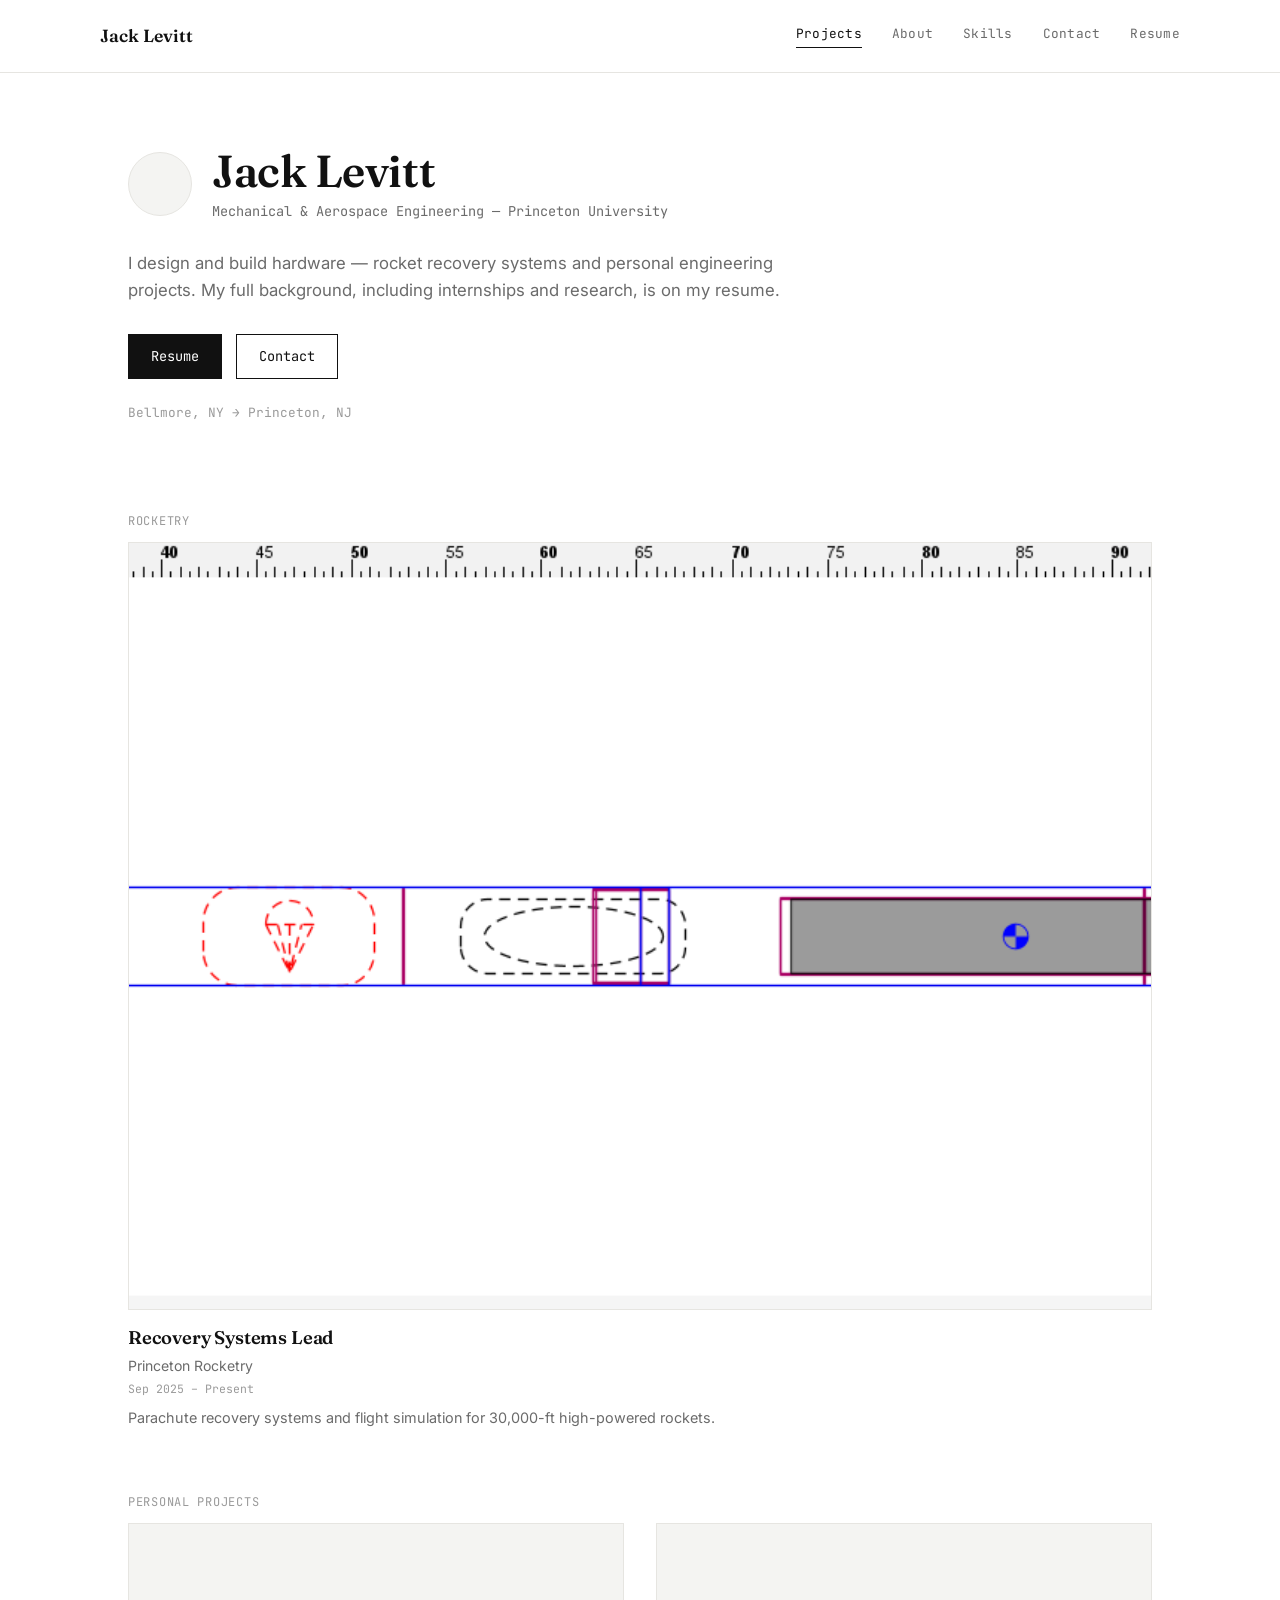
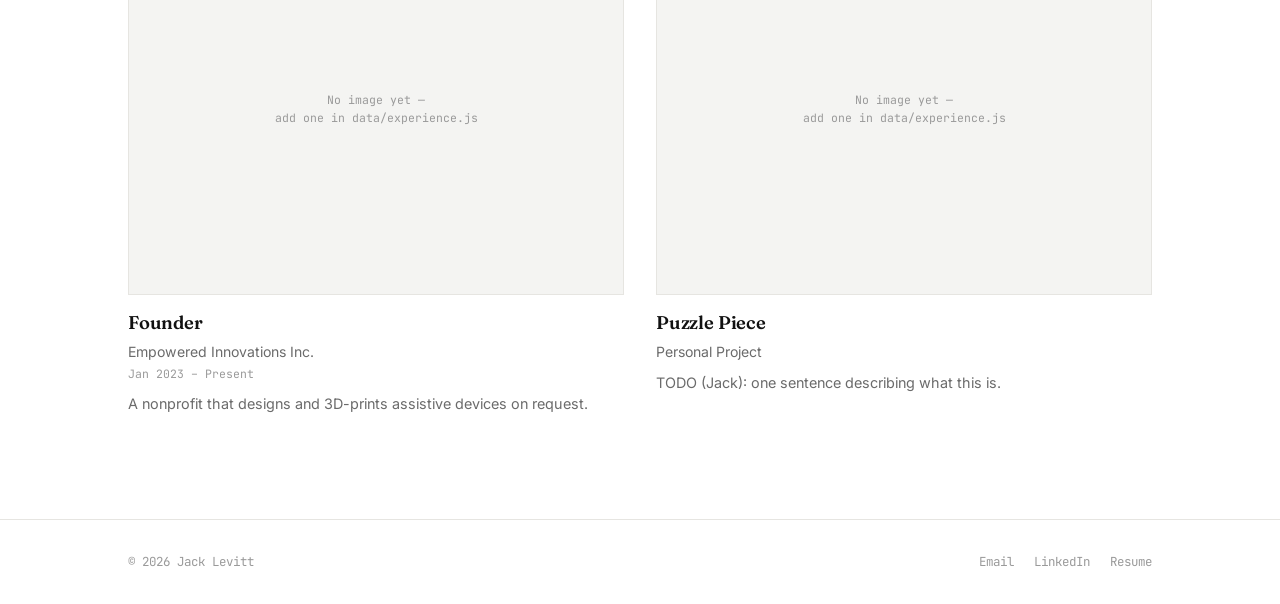
==== commit fc17ab21: "Split Projects into Rocketry and Personal Projects sections - Renamed "Work" to "Projects" throughou" ====
--- a/index.html
+++ b/index.html
@@ -27,9 +27,9 @@
         </div>
       </div>
       <p class="lede">
-        I design and build hardware — rocket recovery systems, plant equipment
-        drawings, assistive devices. Below is a selection of engineering
-        projects; my full background is on my resume.
+        I design and build hardware — rocket recovery systems and personal
+        engineering projects. My full background, including internships and
+        research, is on my resume.
       </p>
       <div class="hero-actions">
         <a href="resume.pdf" target="_blank" rel="noopener" class="btn btn-primary">Resume</a>
@@ -39,10 +39,17 @@
     </div>
   </section>
 
+  <section class="section" style="padding-top:32px;padding-bottom:32px;">
+    <div class="container">
+      <span class="label">Rocketry</span>
+      <div class="project-grid" id="rocketry-grid"></div>
+    </div>
+  </section>
+
   <section class="section" style="padding-top:32px;">
     <div class="container">
-      <span class="label">Selected Work</span>
-      <div class="project-grid" id="project-grid"></div>
+      <span class="label">Personal Projects</span>
+      <div class="project-grid" id="personal-grid"></div>
     </div>
   </section>
 </main>
@@ -55,7 +62,8 @@
 <script src="js/main.js"></script>
 <script>
   mountSiteChrome('index');
-  renderProjectGrid('project-grid');
+  renderProjectGrid('rocketry-grid', 'rocketry');
+  renderProjectGrid('personal-grid', 'personal');
 </script>
 </body>
 </html>
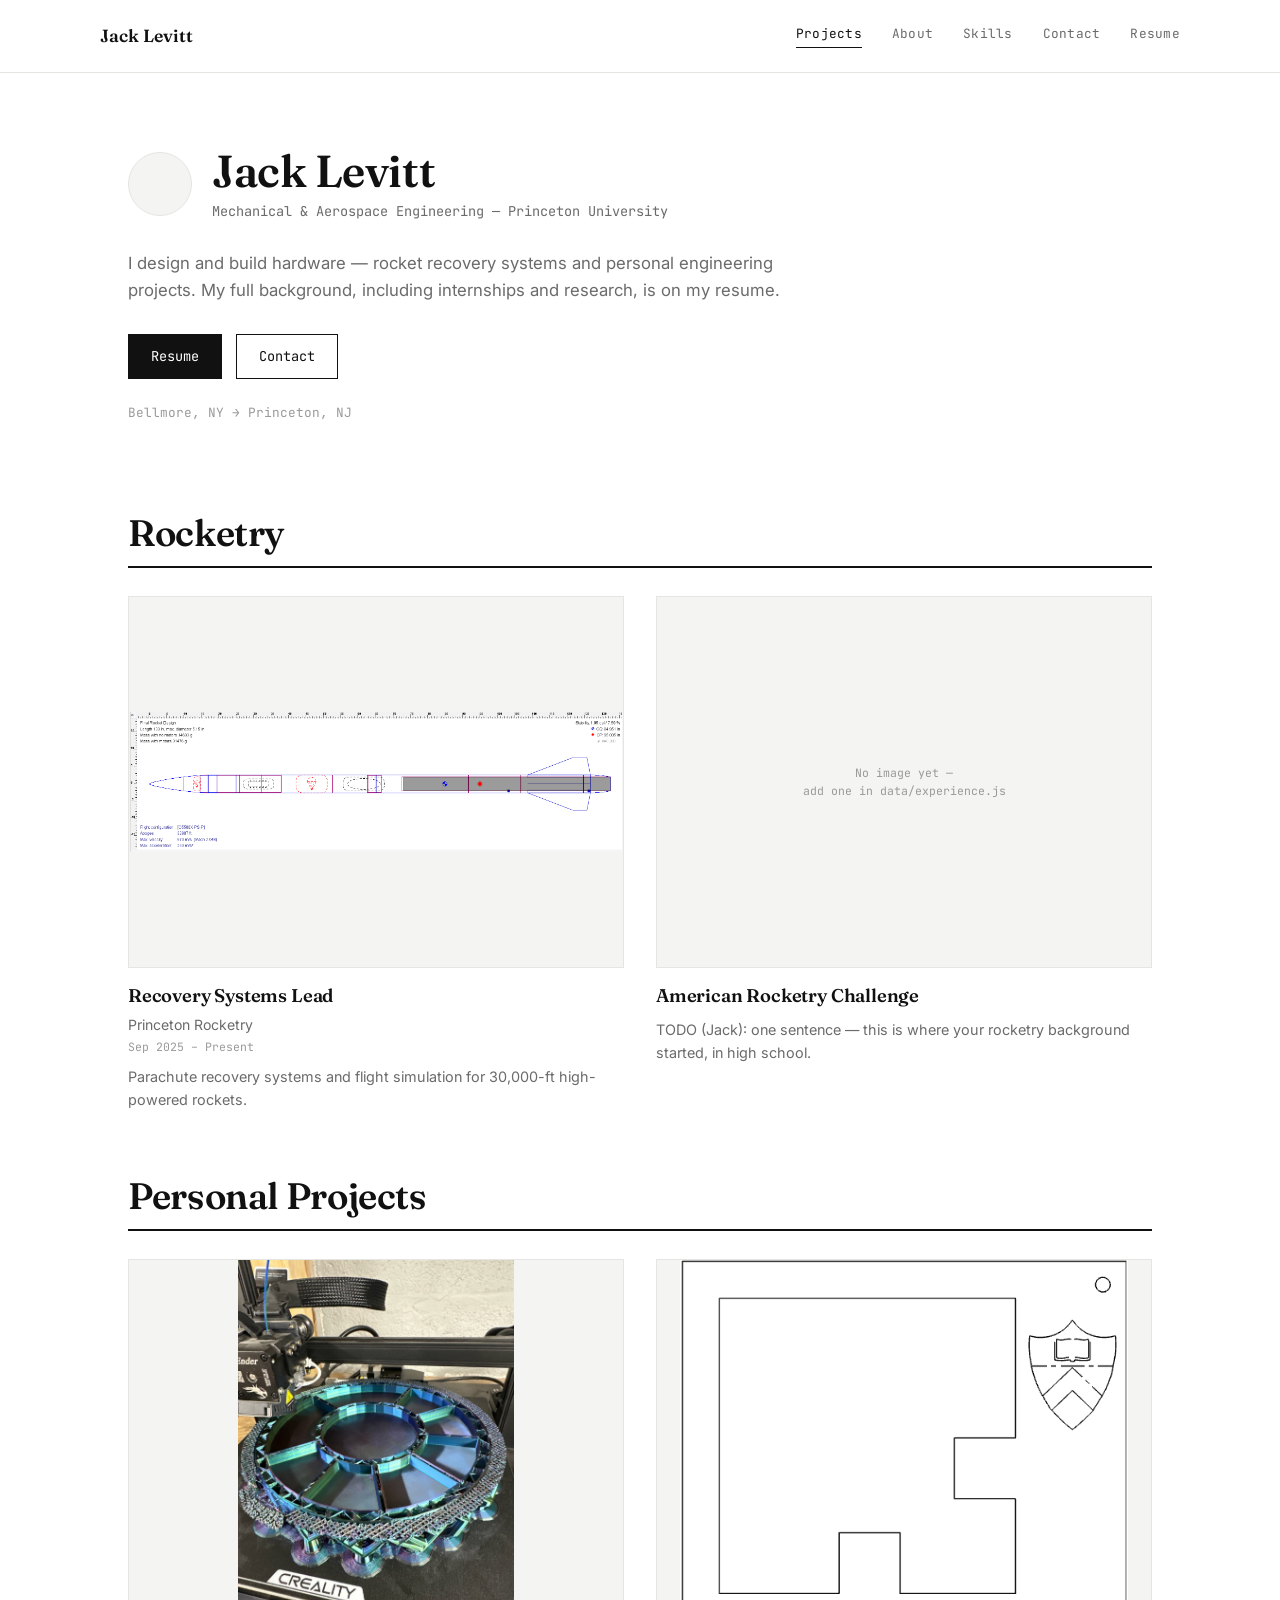
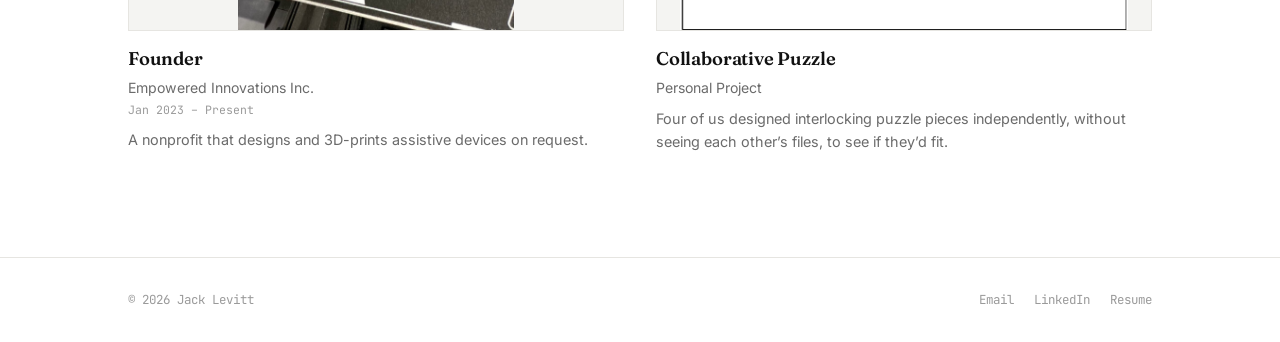
==== commit 03251b8f: "Wire up nonprofit/puzzle photos, add high school rocketry project - Empowered Innovations gallery no" ====
--- a/index.html
+++ b/index.html
@@ -41,14 +41,14 @@
 
   <section class="section" style="padding-top:32px;padding-bottom:32px;">
     <div class="container">
-      <span class="label">Rocketry</span>
+      <h2 class="section-heading">Rocketry</h2>
       <div class="project-grid" id="rocketry-grid"></div>
     </div>
   </section>
 
   <section class="section" style="padding-top:32px;">
     <div class="container">
-      <span class="label">Personal Projects</span>
+      <h2 class="section-heading">Personal Projects</h2>
       <div class="project-grid" id="personal-grid"></div>
     </div>
   </section>
--- a/css/style.css
+++ b/css/style.css
@@ -67,6 +67,13 @@
 .section { padding: 64px 0; }
 .section-header { max-width: 600px; margin: 0 0 36px; }
 .section-header h2 { font-size: 1.9rem; }
+
+.section-heading {
+  font-size: clamp(1.7rem, 3vw, 2.3rem);
+  margin-bottom: 28px;
+  padding-bottom: 12px;
+  border-bottom: 2px solid var(--color-text);
+}
 
 /* ===================== BUTTONS / LINKS ===================== */
 .btn {
@@ -177,7 +184,7 @@
   position: relative;
   margin-bottom: 16px;
 }
-.project-thumb img { width: 100%; height: 100%; object-fit: cover; }
+.project-thumb img { width: 100%; height: 100%; object-fit: contain; }
 .project-thumb .no-image {
   font-family: var(--font-mono);
   font-size: 0.72rem;
@@ -230,7 +237,7 @@
   display: flex; align-items: center; justify-content: center;
   overflow: hidden;
 }
-.detail-hero-image img { width: 100%; height: 100%; object-fit: cover; }
+.detail-hero-image img { width: 100%; height: 100%; object-fit: contain; }
 .detail-hero-image .no-image {
   font-family: var(--font-mono);
   font-size: 0.8rem;
@@ -276,7 +283,7 @@
   border: 1px solid var(--color-border);
   overflow: hidden;
 }
-.gallery-item img { width: 100%; height: 100%; object-fit: cover; }
+.gallery-item img, .gallery-item video { width: 100%; height: 100%; object-fit: contain; }
 .gallery-item.gallery-empty {
   border-style: dashed;
   display: flex; align-items: center; justify-content: center;
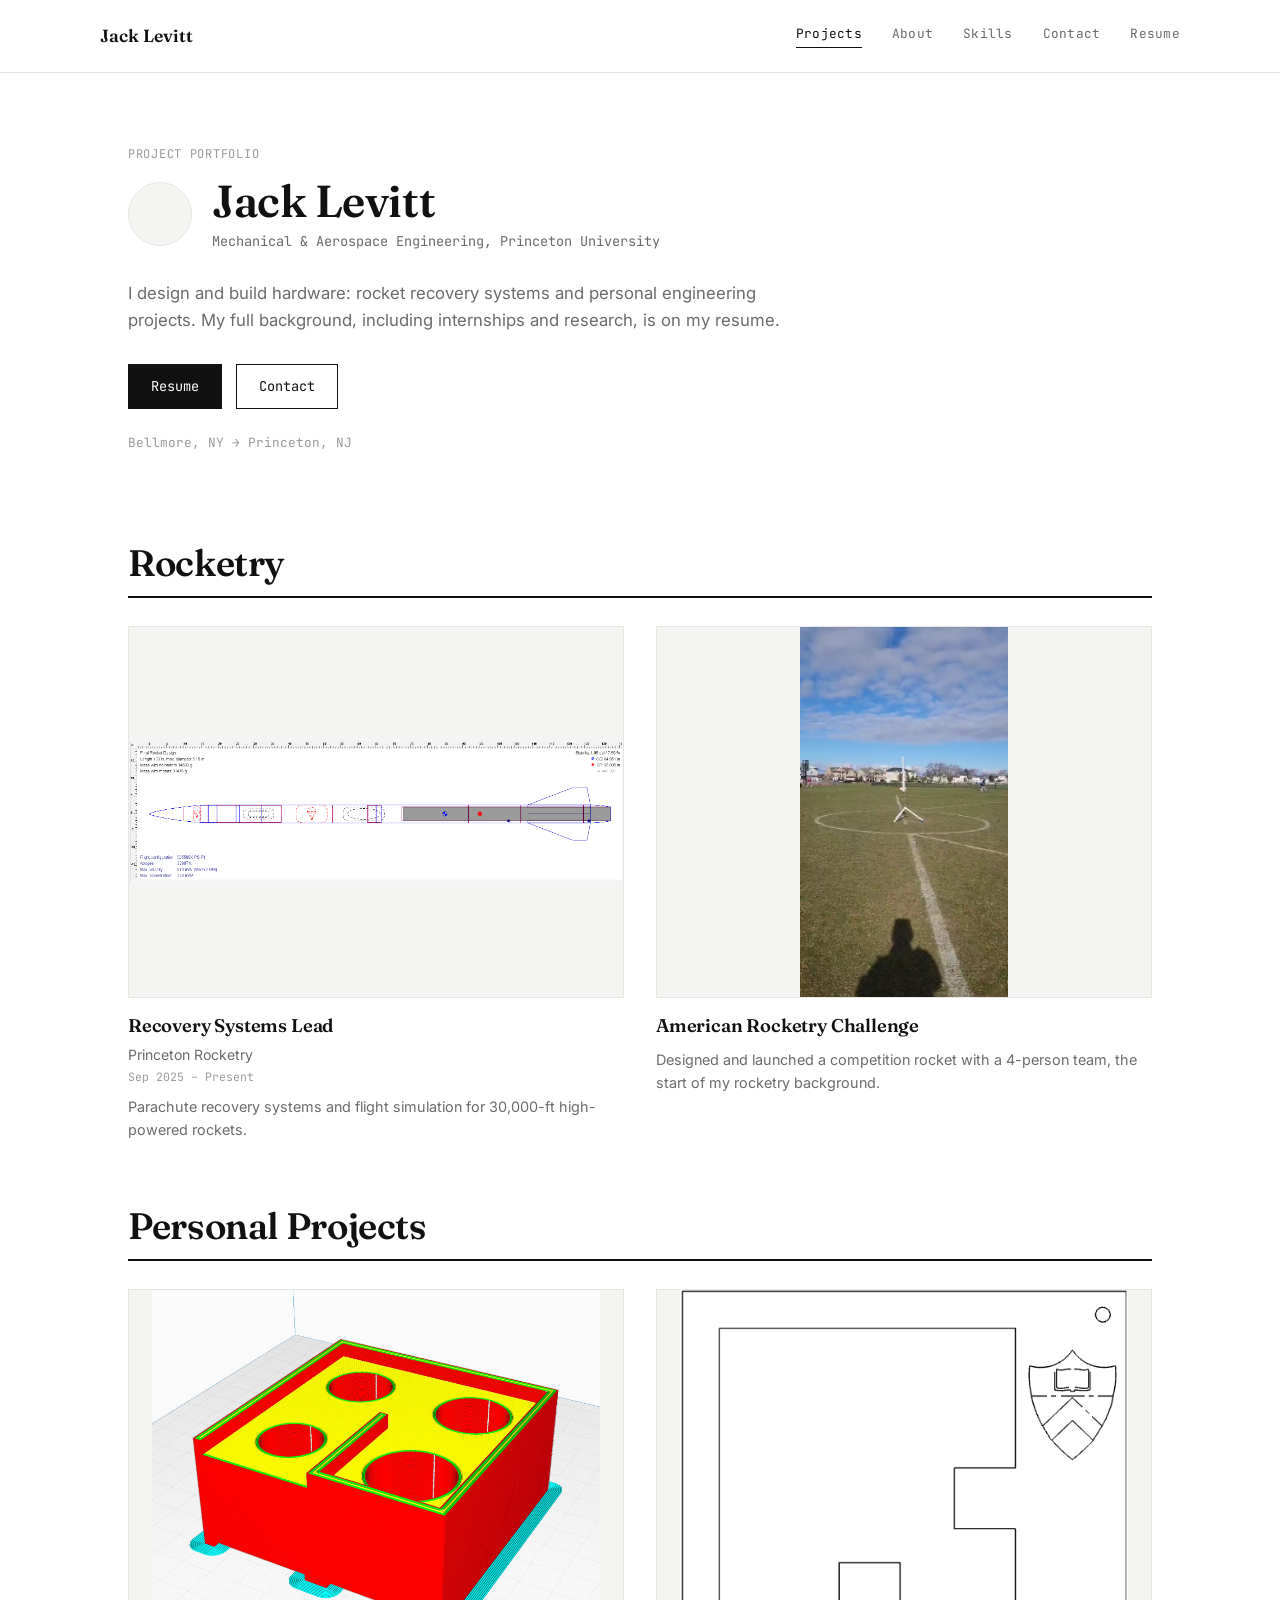
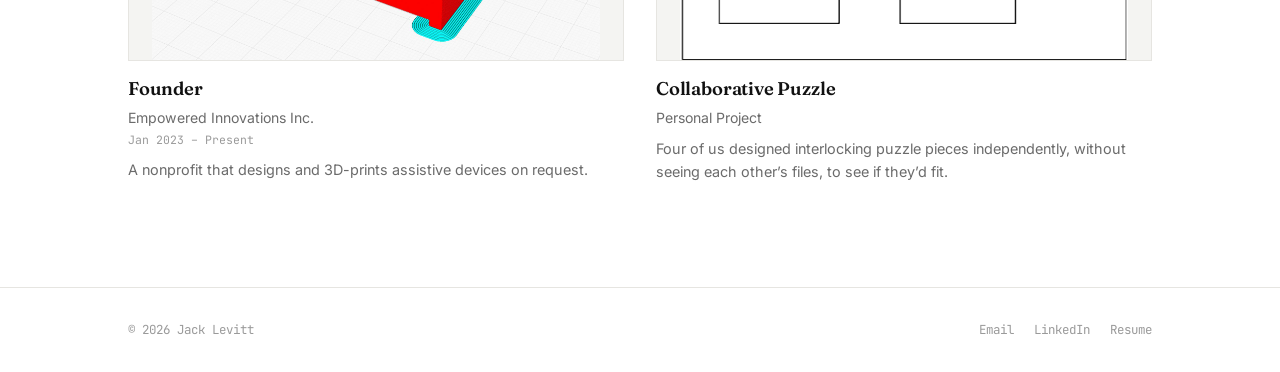
==== commit 34851a95: "Cut em-dashes from descriptions, label the homepage as a project portfolio Rewrote project summaries" ====
--- a/index.html
+++ b/index.html
@@ -17,17 +17,18 @@
 <main>
   <section class="hero">
     <div class="container">
+      <span class="label">Project Portfolio</span>
       <div class="hero-top">
         <div class="hero-avatar">
           <img src="assets/images/headshot.jpeg" alt="Jack Levitt" id="hero-avatar-img" style="display:none;" onload="this.style.display='block';">
         </div>
         <div>
           <h1>Jack Levitt</h1>
-          <div class="role">Mechanical &amp; Aerospace Engineering — Princeton University</div>
+          <div class="role">Mechanical &amp; Aerospace Engineering, Princeton University</div>
         </div>
       </div>
       <p class="lede">
-        I design and build hardware — rocket recovery systems and personal
+        I design and build hardware: rocket recovery systems and personal
         engineering projects. My full background, including internships and
         research, is on my resume.
       </p>
--- a/css/style.css
+++ b/css/style.css
@@ -230,7 +230,7 @@
 }
 .detail-back:hover { color: var(--color-text); }
 .detail-hero-image {
-  aspect-ratio: 16 / 9;
+  aspect-ratio: 4 / 3;
   background: var(--color-surface);
   border: 1px solid var(--color-border);
   margin-bottom: 32px;
@@ -274,8 +274,8 @@
 
 .gallery-grid {
   display: grid;
-  grid-template-columns: repeat(auto-fill, minmax(220px, 1fr));
-  gap: 16px;
+  grid-template-columns: repeat(auto-fill, minmax(340px, 1fr));
+  gap: 24px;
 }
 .gallery-item {
   aspect-ratio: 4 / 3;
@@ -284,6 +284,8 @@
   overflow: hidden;
 }
 .gallery-item img, .gallery-item video { width: 100%; height: 100%; object-fit: contain; }
+img.zoomable { cursor: zoom-in; transition: opacity 0.15s ease; }
+img.zoomable:hover { opacity: 0.85; }
 .gallery-item.gallery-empty {
   border-style: dashed;
   display: flex; align-items: center; justify-content: center;
@@ -326,12 +328,11 @@
 .skill-group { padding: 22px 0; border-bottom: 1px solid var(--color-border); }
 .skill-group:first-child { border-top: 1px solid var(--color-border); }
 .skill-group-title {
-  font-family: var(--font-mono);
-  font-size: 0.78rem;
-  text-transform: uppercase;
-  letter-spacing: 0.04em;
-  color: var(--color-text-faint);
-  margin-bottom: 10px;
+  font-family: var(--font-display);
+  font-size: 1.4rem;
+  font-weight: 600;
+  color: var(--color-text);
+  margin-bottom: 12px;
 }
 .skill-group-items { font-size: 0.98rem; color: var(--color-text); }
 
@@ -373,3 +374,36 @@
   margin-bottom: 24px;
   max-width: 60ch;
 }
+
+/* ===================== LIGHTBOX ===================== */
+.lightbox-overlay {
+  position: fixed;
+  inset: 0;
+  background: rgba(10, 10, 10, 0.92);
+  display: none;
+  align-items: center;
+  justify-content: center;
+  z-index: 1000;
+  padding: 48px;
+  cursor: zoom-out;
+}
+.lightbox-overlay.open { display: flex; }
+.lightbox-img {
+  max-width: 90vw;
+  max-height: 90vh;
+  object-fit: contain;
+  box-shadow: 0 8px 40px rgba(0, 0, 0, 0.5);
+}
+.lightbox-close {
+  position: absolute;
+  top: 20px;
+  right: 28px;
+  background: none;
+  border: none;
+  color: #fff;
+  font-size: 2.4rem;
+  line-height: 1;
+  cursor: pointer;
+  padding: 4px 10px;
+}
+.lightbox-close:hover { opacity: 0.7; }
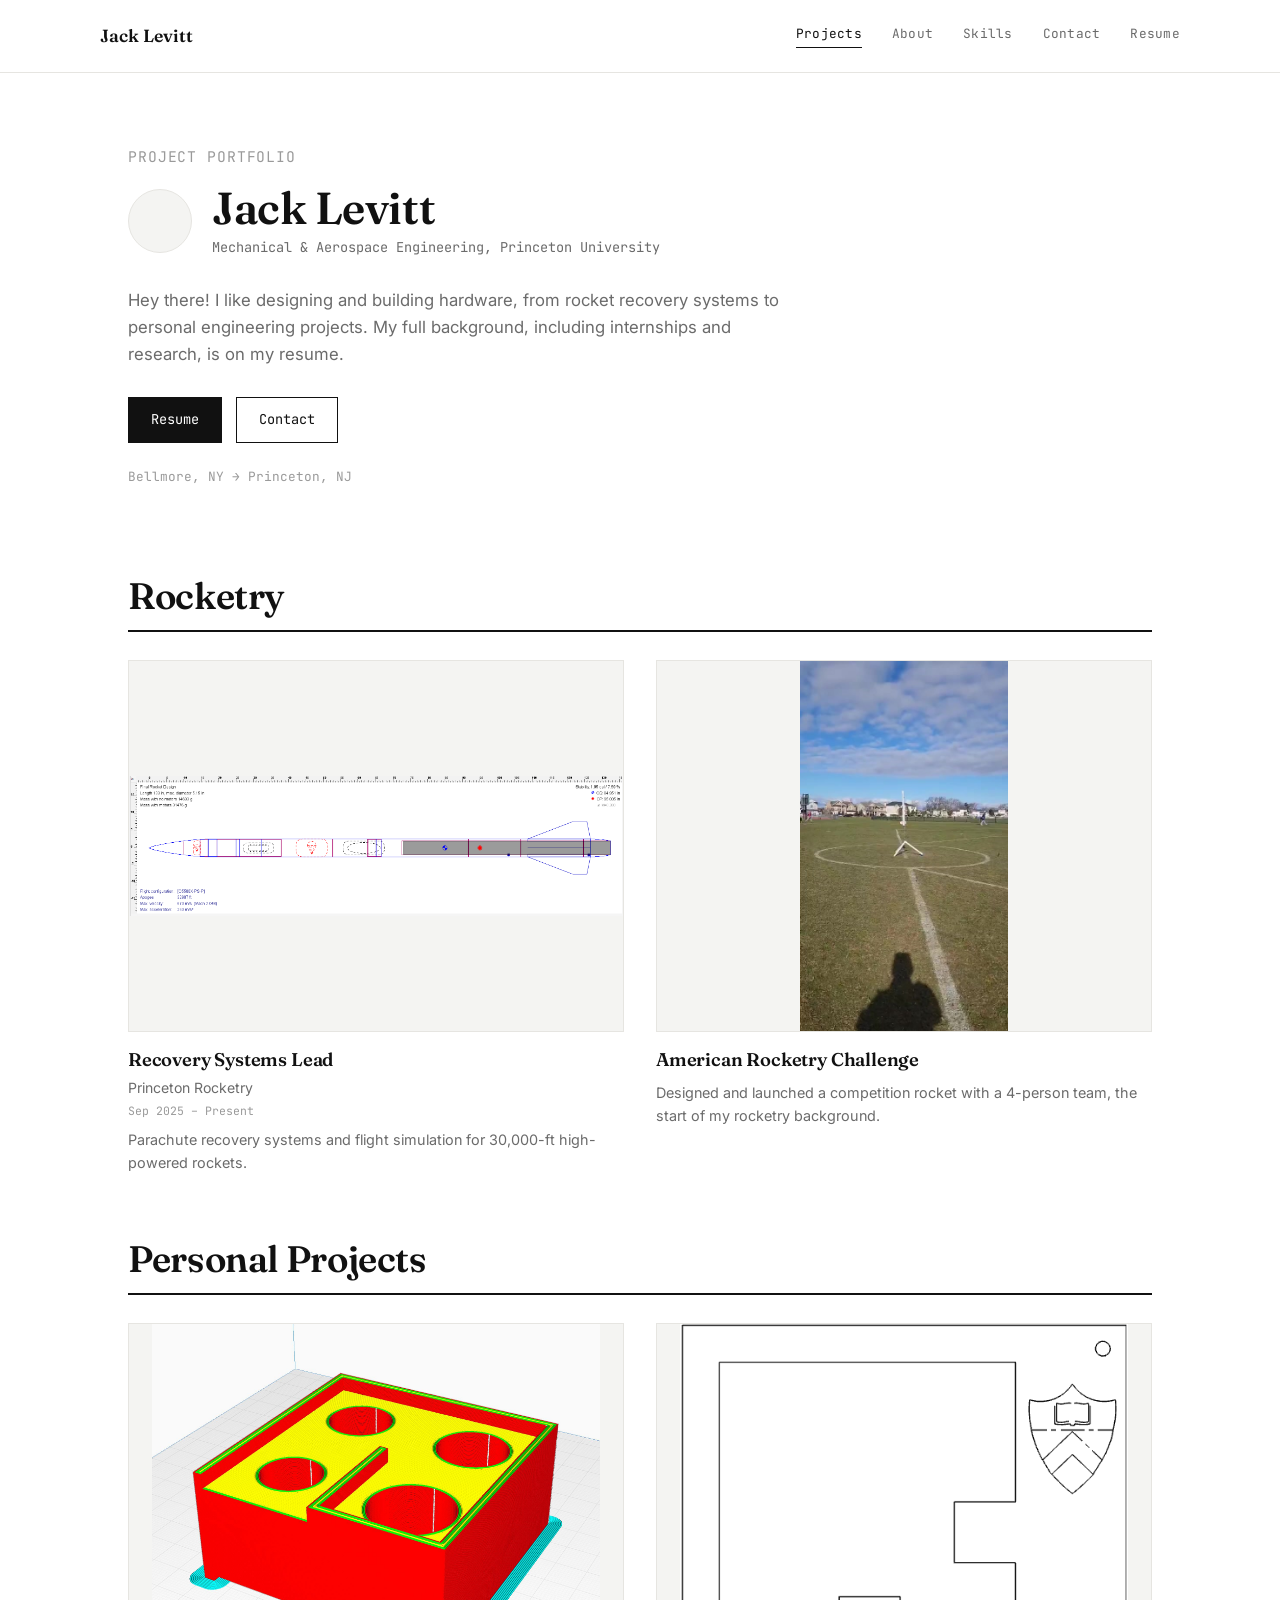
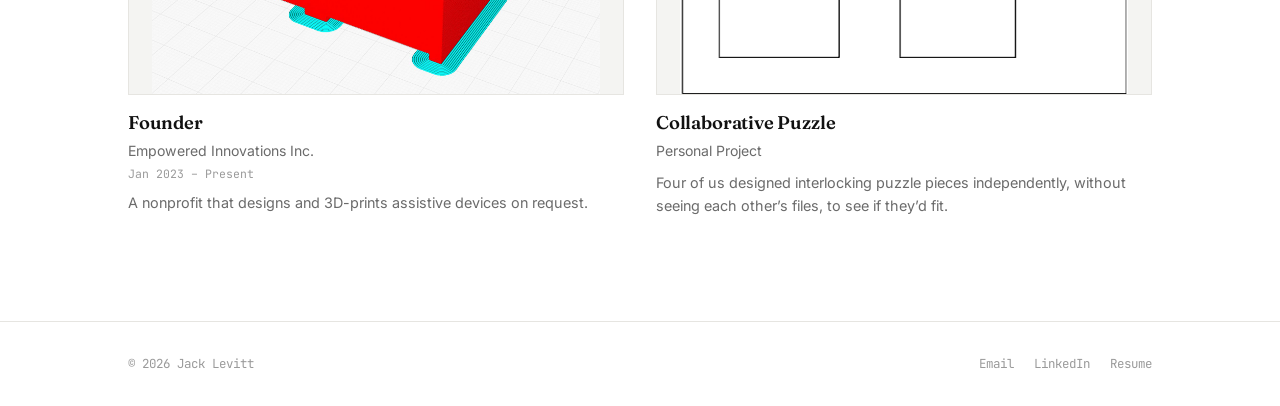
==== commit b59b7686: "Polish homepage tone, tighten About/Contact copy - Bumped the "Project Portfolio" label size on the " ====
--- a/index.html
+++ b/index.html
@@ -17,7 +17,7 @@
 <main>
   <section class="hero">
     <div class="container">
-      <span class="label">Project Portfolio</span>
+      <span class="label label-lg">Project Portfolio</span>
       <div class="hero-top">
         <div class="hero-avatar">
           <img src="assets/images/headshot.jpeg" alt="Jack Levitt" id="hero-avatar-img" style="display:none;" onload="this.style.display='block';">
@@ -28,9 +28,9 @@
         </div>
       </div>
       <p class="lede">
-        I design and build hardware: rocket recovery systems and personal
-        engineering projects. My full background, including internships and
-        research, is on my resume.
+        Hey there! I like designing and building hardware, from rocket
+        recovery systems to personal engineering projects. My full
+        background, including internships and research, is on my resume.
       </p>
       <div class="hero-actions">
         <a href="resume.pdf" target="_blank" rel="noopener" class="btn btn-primary">Resume</a>
--- a/css/style.css
+++ b/css/style.css
@@ -63,6 +63,7 @@
   display: block;
   margin-bottom: 0.9em;
 }
+.label-lg { font-size: 0.92rem; }
 
 .section { padding: 64px 0; }
 .section-header { max-width: 600px; margin: 0 0 36px; }
